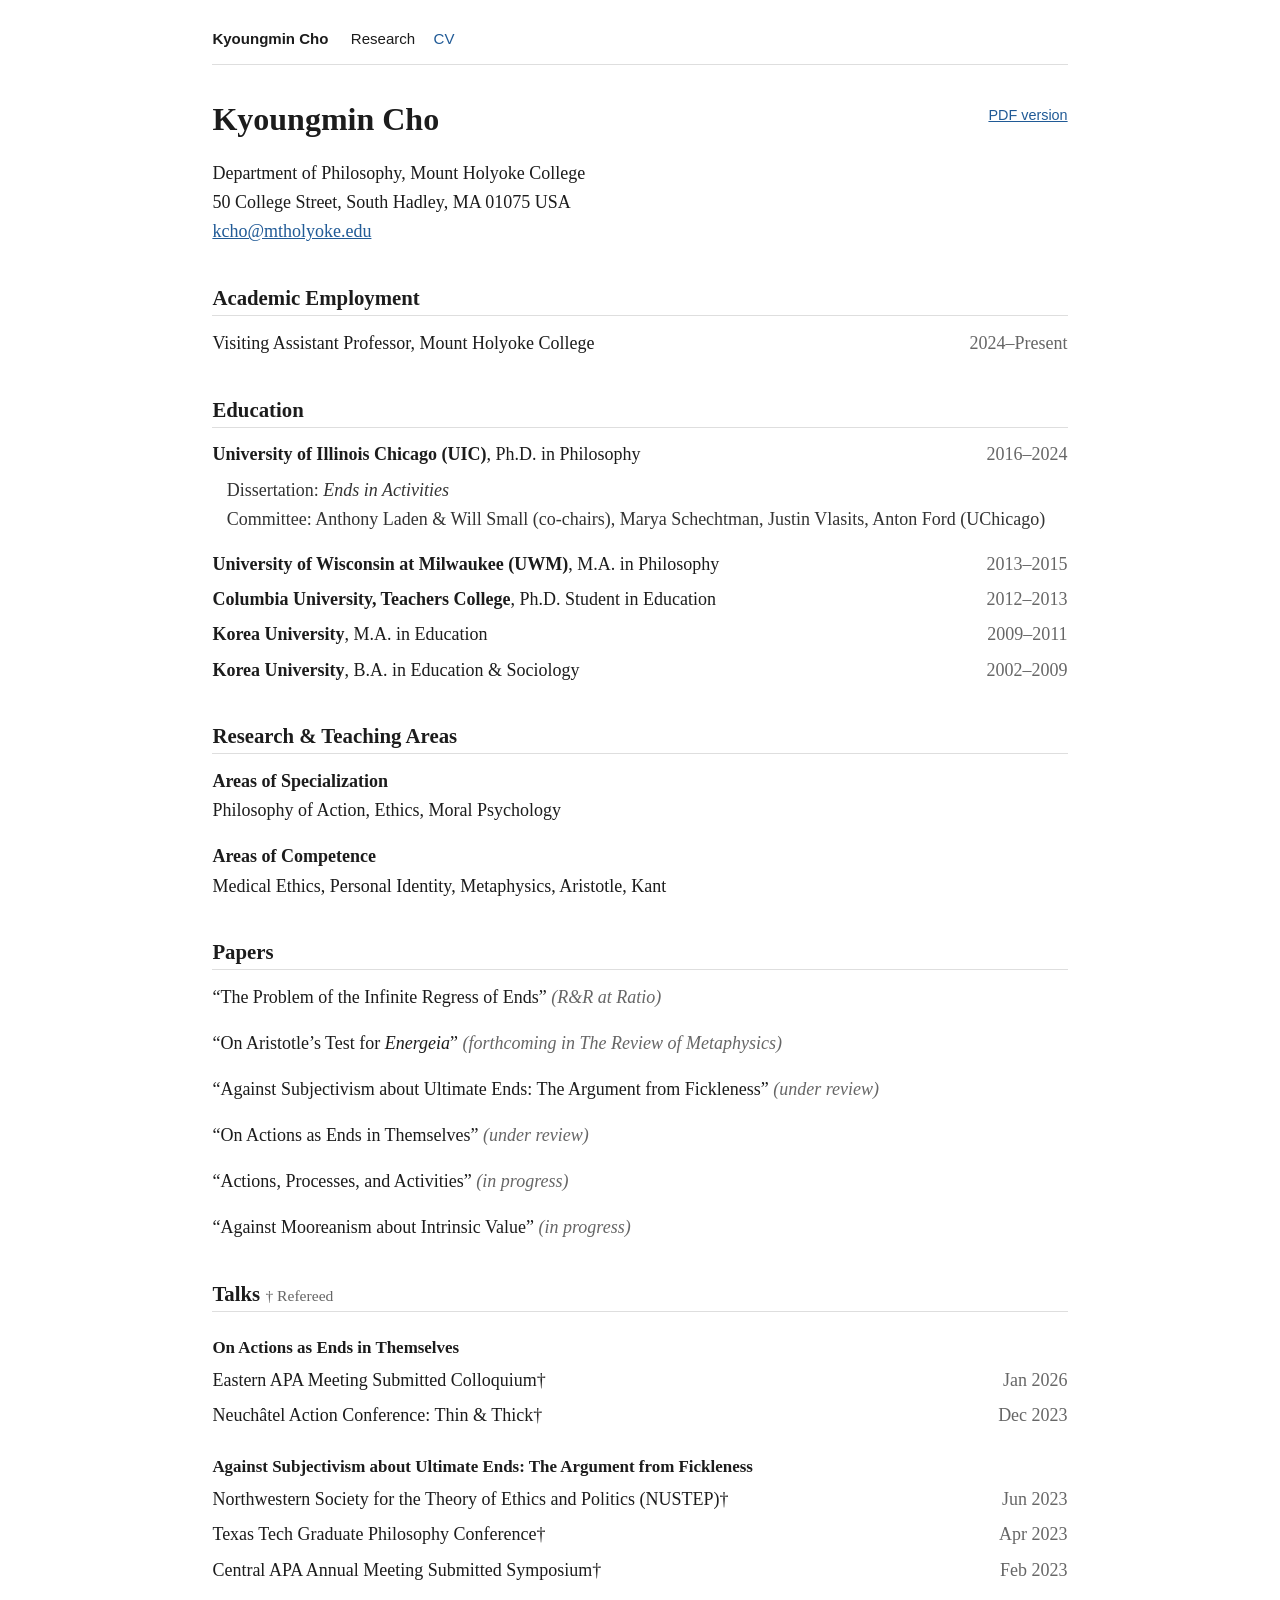
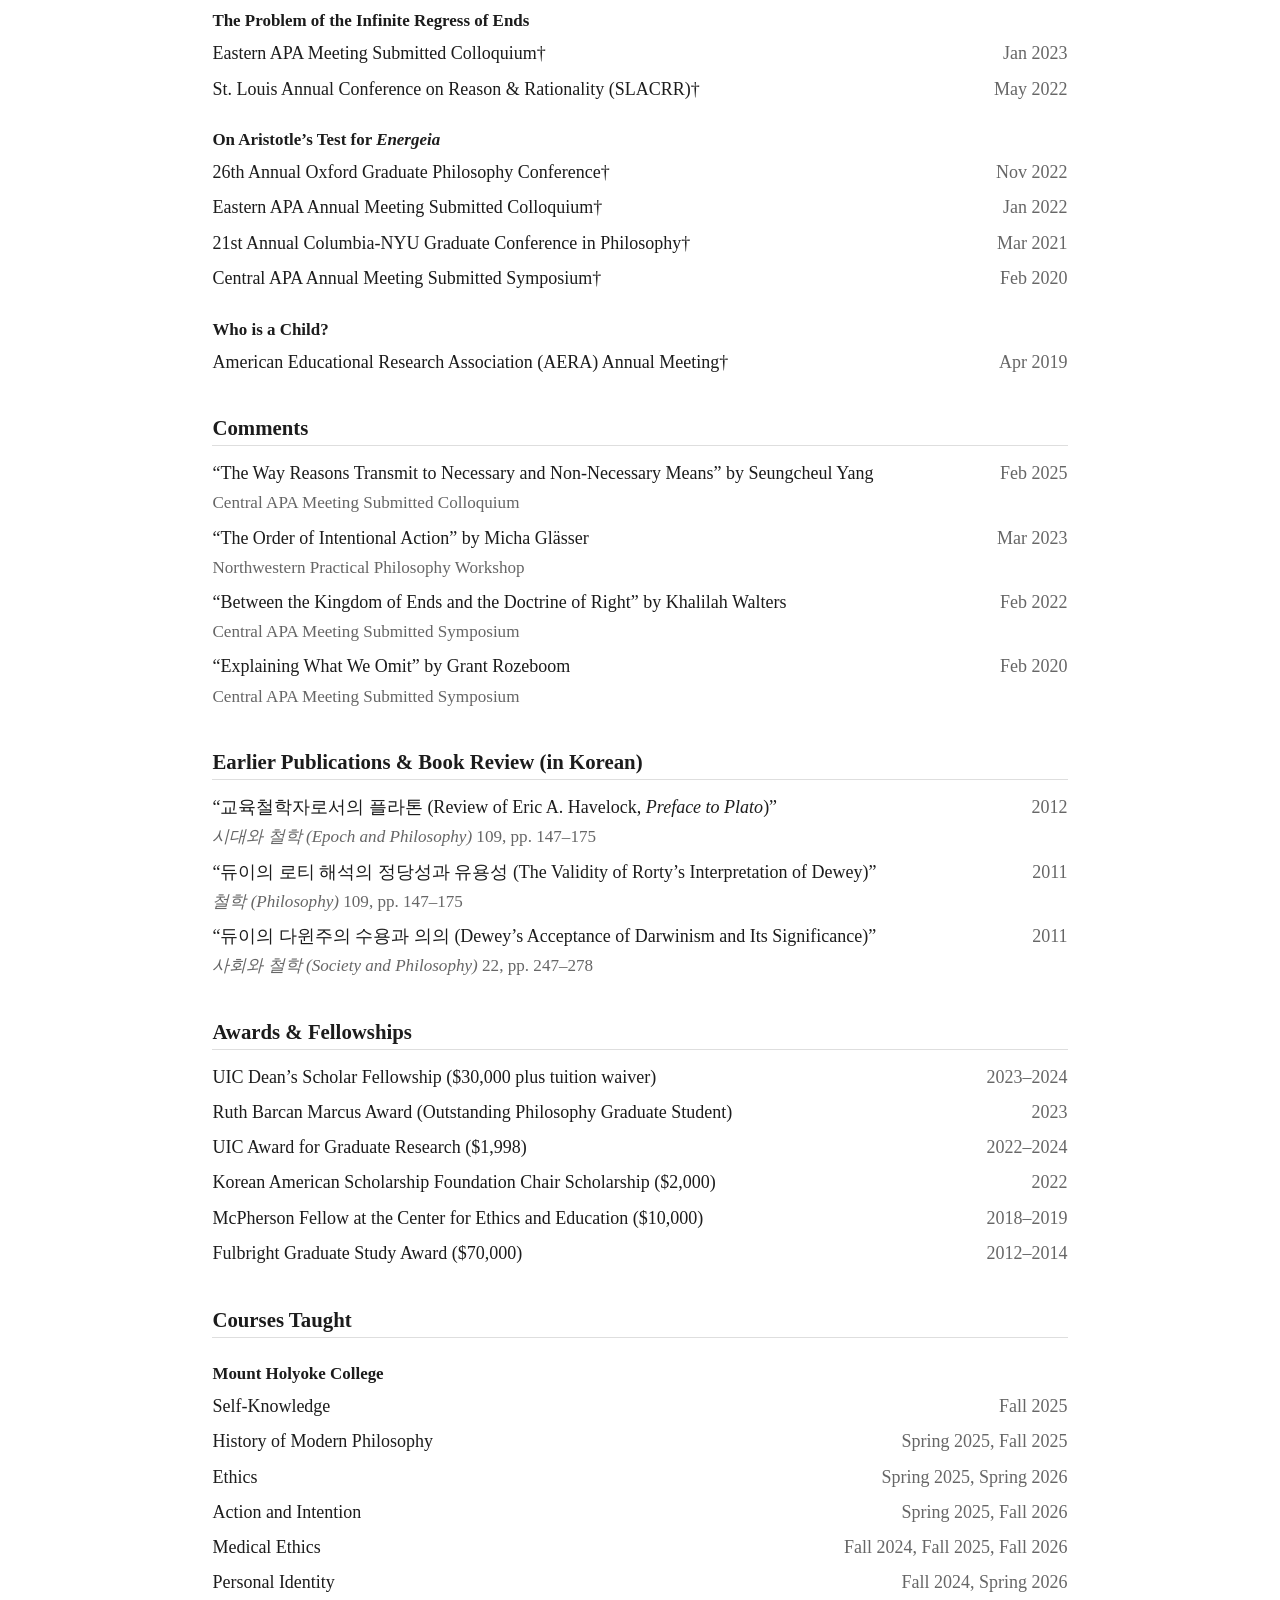
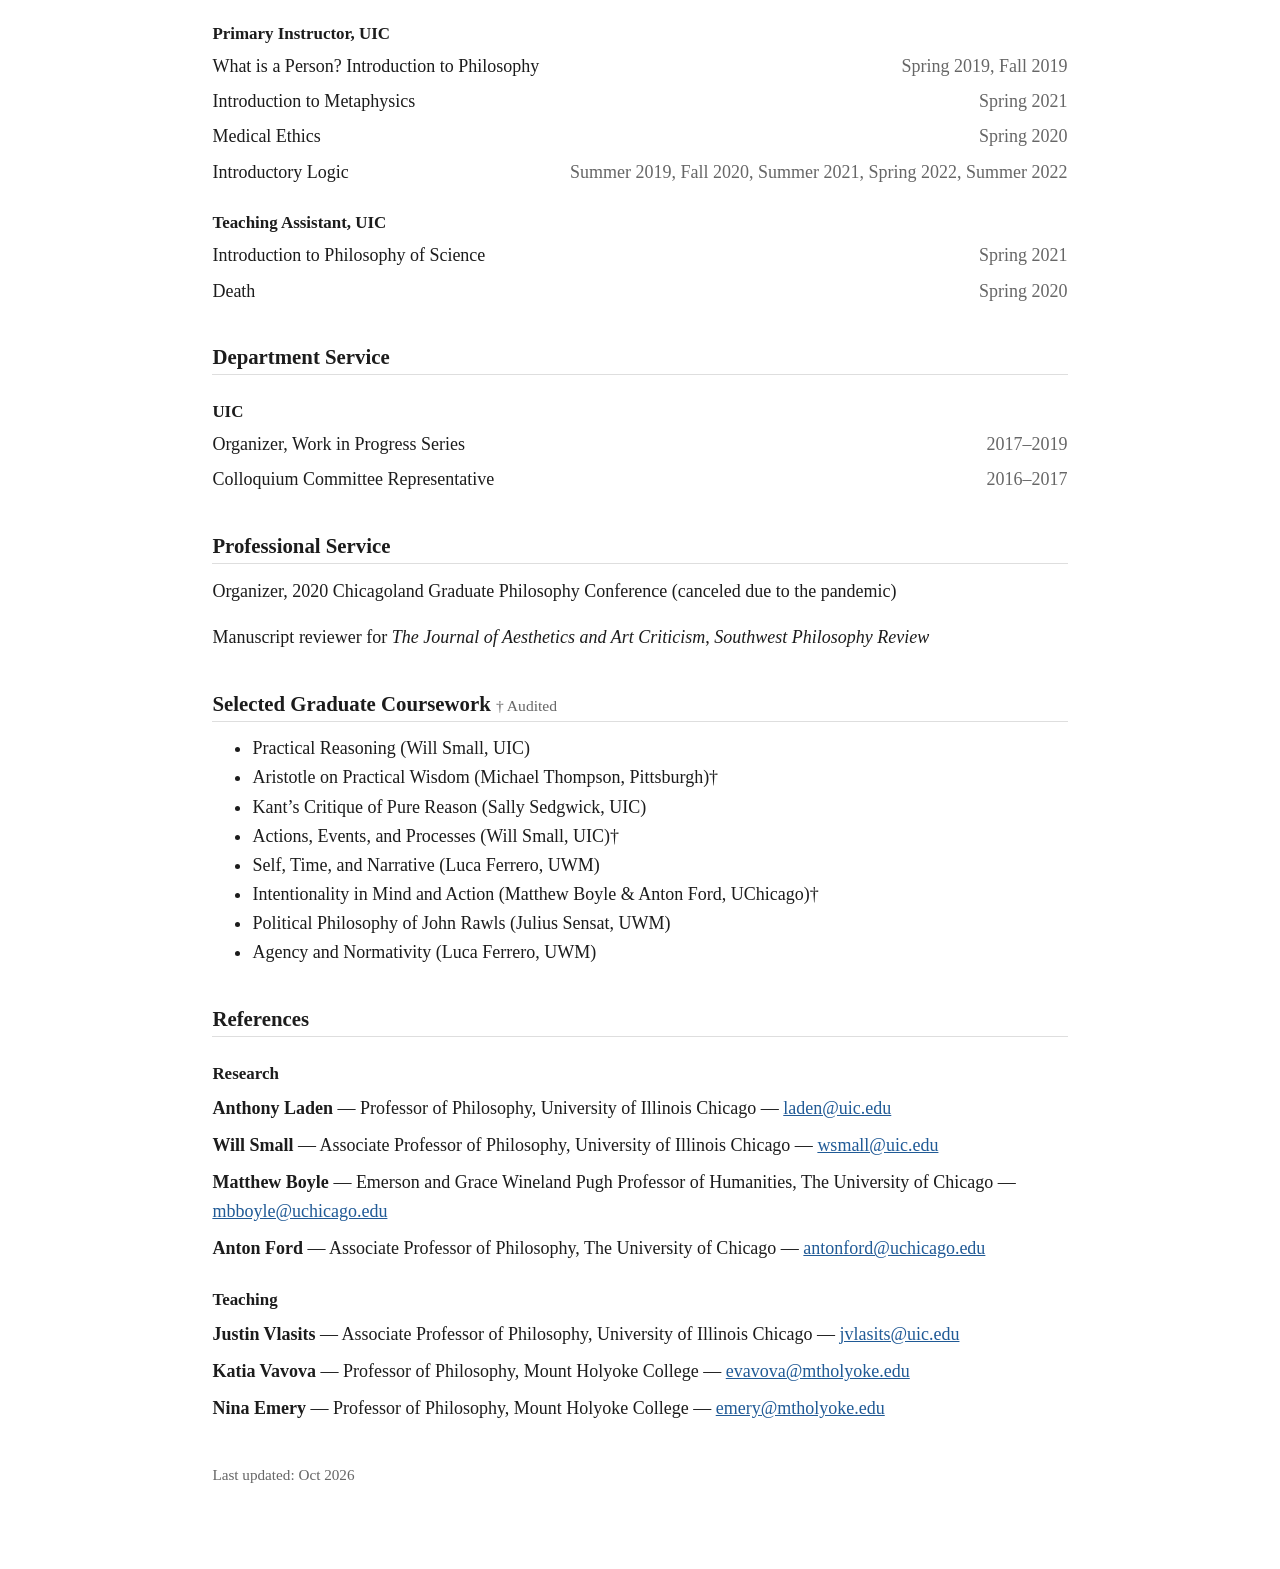
==== cv.html @ a2b3aa3a "Update cv.html" ====
<!doctype html>
<html lang="en">
<head>
  <meta charset="utf-8">
  <meta name="viewport" content="width=device-width, initial-scale=1">
  <meta name="description" content="Curriculum vitae of Kyoungmin Cho, Visiting Assistant Professor of Philosophy at Mount Holyoke College.">
  <title>CV | Kyoungmin Cho</title>
  <link rel="canonical" href="https://kyoungmincho.github.io/cv.html">
  <meta property="og:title" content="CV | Kyoungmin Cho">
  <meta property="og:description" content="Curriculum vitae of Kyoungmin Cho, Visiting Assistant Professor of Philosophy at Mount Holyoke College.">
  <meta property="og:type" content="website">
  <meta property="og:url" content="https://kyoungmincho.github.io/cv.html">
  <link rel="stylesheet" href="style.css">
</head>
<body class="narrow-page">
  <nav class="site" aria-label="Primary">
    <a class="home" href="index.html">Kyoungmin Cho</a>
    <a href="research.html">Research</a>
    <a href="cv.html" aria-current="page">CV</a>
  </nav>

  <main class="cv-page">
    <p class="cv-download"><a href="Kyoungmin_Cho_CV.pdf">PDF version</a></p>

    <h1>Kyoungmin Cho</h1>
    <p class="cv-meta">Department of Philosophy, Mount Holyoke College<br>
    50 College Street, South Hadley, MA 01075 USA<br>
    <a href="mailto:kcho@mtholyoke.edu">kcho@mtholyoke.edu</a></p>

    <h2>Academic Employment</h2>
    <div class="cv-entry"><span>Visiting Assistant Professor, Mount Holyoke College</span><span class="cv-date">2024–Present</span></div>

    <h2>Education</h2>
    <div class="cv-entry"><span><strong>University of Illinois Chicago (UIC)</strong>, Ph.D. in Philosophy</span><span class="cv-date">2016–2024</span></div>
    <p class="cv-detail">Dissertation: <em>Ends in Activities</em><br>
    Committee: Anthony Laden &amp; Will Small (co-chairs), Marya Schechtman, Justin Vlasits, Anton Ford (UChicago)</p>

    <div class="cv-entry"><span><strong>University of Wisconsin at Milwaukee (UWM)</strong>, M.A. in Philosophy</span><span class="cv-date">2013–2015</span></div>
    <div class="cv-entry"><span><strong>Columbia University, Teachers College</strong>, Ph.D. Student in Education</span><span class="cv-date">2012–2013</span></div>
    <div class="cv-entry"><span><strong>Korea University</strong>, M.A. in Education</span><span class="cv-date">2009–2011</span></div>
    <div class="cv-entry"><span><strong>Korea University</strong>, B.A. in Education &amp; Sociology</span><span class="cv-date">2002–2009</span></div>

    <h2>Research &amp; Teaching Areas</h2>
    <p><strong>Areas of Specialization</strong><br>
    Philosophy of Action, Ethics, Moral Psychology</p>
    <p><strong>Areas of Competence</strong><br>
    Medical Ethics, Personal Identity, Metaphysics, Aristotle, Kant</p>

    <h2>Papers</h2>
    <p>“The Problem of the Infinite Regress of Ends” <span class="status">(R&amp;R at <em>Ratio</em>)</span></p>
    <p>“On Aristotle’s Test for <em>Energeia</em>” <span class="status">(forthcoming in <em>The Review of Metaphysics</em>)</span></p>
    <p>“Against Subjectivism about Ultimate Ends: The Argument from Fickleness” <span class="status">(under review)</span></p>
    <p>“On Actions as Ends in Themselves” <span class="status">(under review)</span></p>
    <p>“Actions, Processes, and Activities” <span class="status">(in progress)</span></p>
    <p>“Against Mooreanism about Intrinsic Value” <span class="status">(in progress)</span></p>

    <h2>Talks <span class="cv-dagger">† Refereed</span></h2>

    <h3>On Actions as Ends in Themselves</h3>
    <div class="cv-entry"><span>Eastern APA Meeting Submitted Colloquium†</span><span class="cv-date">Jan 2026</span></div>
    <div class="cv-entry"><span>Neuchâtel Action Conference: Thin &amp; Thick†</span><span class="cv-date">Dec 2023</span></div>

    <h3>Against Subjectivism about Ultimate Ends: The Argument from Fickleness</h3>
    <div class="cv-entry"><span>Northwestern Society for the Theory of Ethics and Politics (NUSTEP)†</span><span class="cv-date">Jun 2023</span></div>
    <div class="cv-entry"><span>Texas Tech Graduate Philosophy Conference†</span><span class="cv-date">Apr 2023</span></div>
    <div class="cv-entry"><span>Central APA Annual Meeting Submitted Symposium†</span><span class="cv-date">Feb 2023</span></div>

    <h3>The Problem of the Infinite Regress of Ends</h3>
    <div class="cv-entry"><span>Eastern APA Meeting Submitted Colloquium†</span><span class="cv-date">Jan 2023</span></div>
    <div class="cv-entry"><span>St. Louis Annual Conference on Reason &amp; Rationality (SLACRR)†</span><span class="cv-date">May 2022</span></div>

    <h3>On Aristotle’s Test for <em>Energeia</em></h3>
    <div class="cv-entry"><span>26th Annual Oxford Graduate Philosophy Conference†</span><span class="cv-date">Nov 2022</span></div>
    <div class="cv-entry"><span>Eastern APA Annual Meeting Submitted Colloquium†</span><span class="cv-date">Jan 2022</span></div>
    <div class="cv-entry"><span>21st Annual Columbia-NYU Graduate Conference in Philosophy†</span><span class="cv-date">Mar 2021</span></div>
    <div class="cv-entry"><span>Central APA Annual Meeting Submitted Symposium†</span><span class="cv-date">Feb 2020</span></div>

    <h3>Who is a Child?</h3>
    <div class="cv-entry"><span>American Educational Research Association (AERA) Annual Meeting†</span><span class="cv-date">Apr 2019</span></div>

    <h2>Comments</h2>
    <div class="cv-entry"><span>“The Way Reasons Transmit to Necessary and Non-Necessary Means” by Seungcheul Yang<br><span class="cv-detail-inline">Central APA Meeting Submitted Colloquium</span></span><span class="cv-date">Feb 2025</span></div>
    <div class="cv-entry"><span>“The Order of Intentional Action” by Micha Glässer<br><span class="cv-detail-inline">Northwestern Practical Philosophy Workshop</span></span><span class="cv-date">Mar 2023</span></div>
    <div class="cv-entry"><span>“Between the Kingdom of Ends and the Doctrine of Right” by Khalilah Walters<br><span class="cv-detail-inline">Central APA Meeting Submitted Symposium</span></span><span class="cv-date">Feb 2022</span></div>
    <div class="cv-entry"><span>“Explaining What We Omit” by Grant Rozeboom<br><span class="cv-detail-inline">Central APA Meeting Submitted Symposium</span></span><span class="cv-date">Feb 2020</span></div>

    <h2>Earlier Publications &amp; Book Review (in Korean)</h2>
    <div class="cv-entry"><span>“교육철학자로서의 플라톤 (Review of Eric A. Havelock, <em>Preface to Plato</em>)”<br><span class="cv-detail-inline"><em>시대와 철학 (Epoch and Philosophy)</em> 109, pp. 147–175</span></span><span class="cv-date">2012</span></div>
    <div class="cv-entry"><span>“듀이의 로티 해석의 정당성과 유용성 (The Validity of Rorty’s Interpretation of Dewey)”<br><span class="cv-detail-inline"><em>철학 (Philosophy)</em> 109, pp. 147–175</span></span><span class="cv-date">2011</span></div>
    <div class="cv-entry"><span>“듀이의 다윈주의 수용과 의의 (Dewey’s Acceptance of Darwinism and Its Significance)”<br><span class="cv-detail-inline"><em>사회와 철학 (Society and Philosophy)</em> 22, pp. 247–278</span></span><span class="cv-date">2011</span></div>

    <h2>Awards &amp; Fellowships</h2>
    <div class="cv-entry"><span>UIC Dean’s Scholar Fellowship ($30,000 plus tuition waiver)</span><span class="cv-date">2023–2024</span></div>
    <div class="cv-entry"><span>Ruth Barcan Marcus Award (Outstanding Philosophy Graduate Student)</span><span class="cv-date">2023</span></div>
    <div class="cv-entry"><span>UIC Award for Graduate Research ($1,998)</span><span class="cv-date">2022–2024</span></div>
    <div class="cv-entry"><span>Korean American Scholarship Foundation Chair Scholarship ($2,000)</span><span class="cv-date">2022</span></div>
    <div class="cv-entry"><span>McPherson Fellow at the Center for Ethics and Education ($10,000)</span><span class="cv-date">2018–2019</span></div>
    <div class="cv-entry"><span>Fulbright Graduate Study Award ($70,000)</span><span class="cv-date">2012–2014</span></div>

    <h2>Courses Taught</h2>
    <h3>Mount Holyoke College</h3>
    <div class="cv-entry"><span>Self-Knowledge</span><span class="cv-date">Fall 2025</span></div>
    <div class="cv-entry"><span>History of Modern Philosophy</span><span class="cv-date">Spring 2025, Fall 2025</span></div>
    <div class="cv-entry"><span>Ethics</span><span class="cv-date">Spring 2025, Spring 2026</span></div>
    <div class="cv-entry"><span>Action and Intention</span><span class="cv-date">Spring 2025, Fall 2026</span></div>
    <div class="cv-entry"><span>Medical Ethics</span><span class="cv-date">Fall 2024, Fall 2025, Fall 2026</span></div>
    <div class="cv-entry"><span>Personal Identity</span><span class="cv-date">Fall 2024, Spring 2026</span></div>

    <h3>Primary Instructor, UIC</h3>
    <div class="cv-entry"><span>What is a Person? Introduction to Philosophy</span><span class="cv-date">Spring 2019, Fall 2019</span></div>
    <div class="cv-entry"><span>Introduction to Metaphysics</span><span class="cv-date">Spring 2021</span></div>
    <div class="cv-entry"><span>Medical Ethics</span><span class="cv-date">Spring 2020</span></div>
    <div class="cv-entry"><span>Introductory Logic</span><span class="cv-date">Summer 2019, Fall 2020, Summer 2021, Spring 2022, Summer 2022</span></div>

    <h3>Teaching Assistant, UIC</h3>
    <div class="cv-entry"><span>Introduction to Philosophy of Science</span><span class="cv-date">Spring 2021</span></div>
    <div class="cv-entry"><span>Death</span><span class="cv-date">Spring 2020</span></div>

    <h2>Department Service</h2>
    <h3>UIC</h3>
    <div class="cv-entry"><span>Organizer, Work in Progress Series</span><span class="cv-date">2017–2019</span></div>
    <div class="cv-entry"><span>Colloquium Committee Representative</span><span class="cv-date">2016–2017</span></div>

    <h2>Professional Service</h2>
    <p>Organizer, 2020 Chicagoland Graduate Philosophy Conference (canceled due to the pandemic)</p>
    <p>Manuscript reviewer for <em>The Journal of Aesthetics and Art Criticism</em>, <em>Southwest Philosophy Review</em></p>

    <h2>Selected Graduate Coursework <span class="cv-dagger">† Audited</span></h2>
    <ul class="cv-coursework">
      <li>Practical Reasoning (Will Small, UIC)</li>
      <li>Aristotle on Practical Wisdom (Michael Thompson, Pittsburgh)†</li>
      <li>Kant’s Critique of Pure Reason (Sally Sedgwick, UIC)</li>
      <li>Actions, Events, and Processes (Will Small, UIC)†</li>
      <li>Self, Time, and Narrative (Luca Ferrero, UWM)</li>
      <li>Intentionality in Mind and Action (Matthew Boyle &amp; Anton Ford, UChicago)†</li>
      <li>Political Philosophy of John Rawls (Julius Sensat, UWM)</li>
      <li>Agency and Normativity (Luca Ferrero, UWM)</li>
    </ul>

    <h2>References</h2>
    <h3>Research</h3>
    <div class="cv-reference"><strong>Anthony Laden</strong> — Professor of Philosophy, University of Illinois Chicago — <a href="mailto:laden@uic.edu">laden@uic.edu</a></div>
    <div class="cv-reference"><strong>Will Small</strong> — Associate Professor of Philosophy, University of Illinois Chicago — <a href="mailto:wsmall@uic.edu">wsmall@uic.edu</a></div>
    <div class="cv-reference"><strong>Matthew Boyle</strong> — Emerson and Grace Wineland Pugh Professor of Humanities, The University of Chicago — <a href="mailto:mbboyle@uchicago.edu">mbboyle@uchicago.edu</a></div>
    <div class="cv-reference"><strong>Anton Ford</strong> — Associate Professor of Philosophy, The University of Chicago — <a href="mailto:antonford@uchicago.edu">antonford@uchicago.edu</a></div>

    <h3>Teaching</h3>
    <div class="cv-reference"><strong>Justin Vlasits</strong> — Associate Professor of Philosophy, University of Illinois Chicago — <a href="mailto:jvlasits@uic.edu">jvlasits@uic.edu</a></div>
    <div class="cv-reference"><strong>Katia Vavova</strong> — Professor of Philosophy, Mount Holyoke College — <a href="mailto:evavova@mtholyoke.edu">evavova@mtholyoke.edu</a></div>
    <div class="cv-reference"><strong>Nina Emery</strong> — Professor of Philosophy, Mount Holyoke College — <a href="mailto:emery@mtholyoke.edu">emery@mtholyoke.edu</a></div>

    <p class="note cv-updated">Last updated: Oct 2026</p>
  </main>
</body>
</html>
---- style.css ----
:root {
  --ink: #1c1c1c;
  --muted: #666;
  --link: #205a96;
  --rule: #dedede;
}

* { box-sizing: border-box; }

html { scroll-behavior: smooth; }

body {
  margin: 0 auto;
  max-width: 900px;
  padding: 1.7rem 1.4rem 4rem;
  color: var(--ink);
  background: #fff;
  font-family: Georgia, "Iowan Old Style", "Palatino Linotype", Palatino, serif;
  font-size: 18px;
  line-height: 1.62;
  -webkit-text-size-adjust: 100%;
}

nav.site {
  display: flex;
  flex-wrap: wrap;
  align-items: baseline;
  gap: 1.15rem;
  padding-bottom: .8rem;
  margin-bottom: 2.25rem;
  border-bottom: 1px solid var(--rule);
  font-family: -apple-system, BlinkMacSystemFont, "Segoe UI", Helvetica, Arial, sans-serif;
  font-size: .94rem;
}

nav.site a {
  color: var(--ink);
  text-decoration: none;
}

nav.site a:hover,
nav.site a[aria-current="page"] {
  color: var(--link);
}

nav.site .home {
  font-weight: 650;
  margin-right: .25rem;
}

h1 {
  margin: 0 0 1.3rem;
  font-size: 2rem;
  line-height: 1.15;
  font-weight: 600;
}

h2 {
  margin: 2.35rem 0 .8rem;
  padding-bottom: .25rem;
  border-bottom: 1px solid var(--rule);
  font-size: 1.3rem;
  line-height: 1.3;
}

h3 {
  margin: 1.6rem 0 .25rem;
  font-size: 1.06rem;
  line-height: 1.35;
}

p { margin: 0 0 1.05rem; }

a { color: var(--link); }

.home-layout {
  display: grid;
  grid-template-columns: minmax(0, 1fr) 280px;
  gap: 2.35rem;
  align-items: start;
}

.portrait {
  margin: .15rem 0 0;
}

.portrait img {
  display: block;
  width: 100%;
  height: auto;
}

.small-links {
  margin-top: 1.5rem;
  padding-left: 1.15rem;
}

.small-links li { margin: .25rem 0; }

.paper {
  margin: 0 0 1.55rem;
}

.paper-title {
  font-weight: 700;
}

.status {
  color: var(--muted);
  font-style: italic;
}

.note {
  color: var(--muted);
  font-size: .95rem;
}

footer {
  margin-top: 3rem;
  padding-top: 1rem;
  border-top: 1px solid var(--rule);
  color: var(--muted);
  font-size: .9rem;
}

@media (max-width: 640px) {
  body {
    padding: 1.25rem 1rem 3rem;
    font-size: 17px;
  }

  nav.site {
    gap: .85rem;
    margin-bottom: 1.7rem;
  }

  .home-layout {
    grid-template-columns: 1fr;
    gap: .8rem;
  }

  .portrait {
    width: min(210px, 58vw);
    margin: .2rem 0 1rem;
  }

  h1 { font-size: 1.75rem; }
}


.narrow-page {
  max-width: 900px;
}


.cv-page .cv-download {
  float: right;
  margin: .15rem 0 1rem 1rem;
  font-family: -apple-system, BlinkMacSystemFont, "Segoe UI", Helvetica, Arial, sans-serif;
  font-size: .9rem;
}

.cv-page .cv-meta {
  margin-bottom: 2rem;
}

.cv-entry {
  display: grid;
  grid-template-columns: minmax(0, 1fr) auto;
  gap: 1.25rem;
  align-items: baseline;
  margin: .38rem 0;
}

.cv-date {
  color: var(--muted);
  white-space: nowrap;
  text-align: right;
}

.cv-detail {
  margin: .25rem 0 1rem;
  padding-left: .9rem;
  color: #333;
}

.cv-detail-inline {
  color: var(--muted);
  font-size: .95em;
}

.cv-dagger {
  color: var(--muted);
  font-size: .75em;
  font-weight: 400;
}

.cv-coursework {
  margin-top: .5rem;
}

.cv-reference {
  margin: .5rem 0;
}

.cv-updated {
  margin-top: 2.5rem;
}

@media (max-width: 600px) {
  .cv-page .cv-download {
    float: none;
    margin: 0 0 1rem;
  }

  .cv-entry {
    grid-template-columns: 1fr;
    gap: 0;
    margin: .65rem 0;
  }

  .cv-date {
    text-align: left;
    font-size: .92em;
  }
}
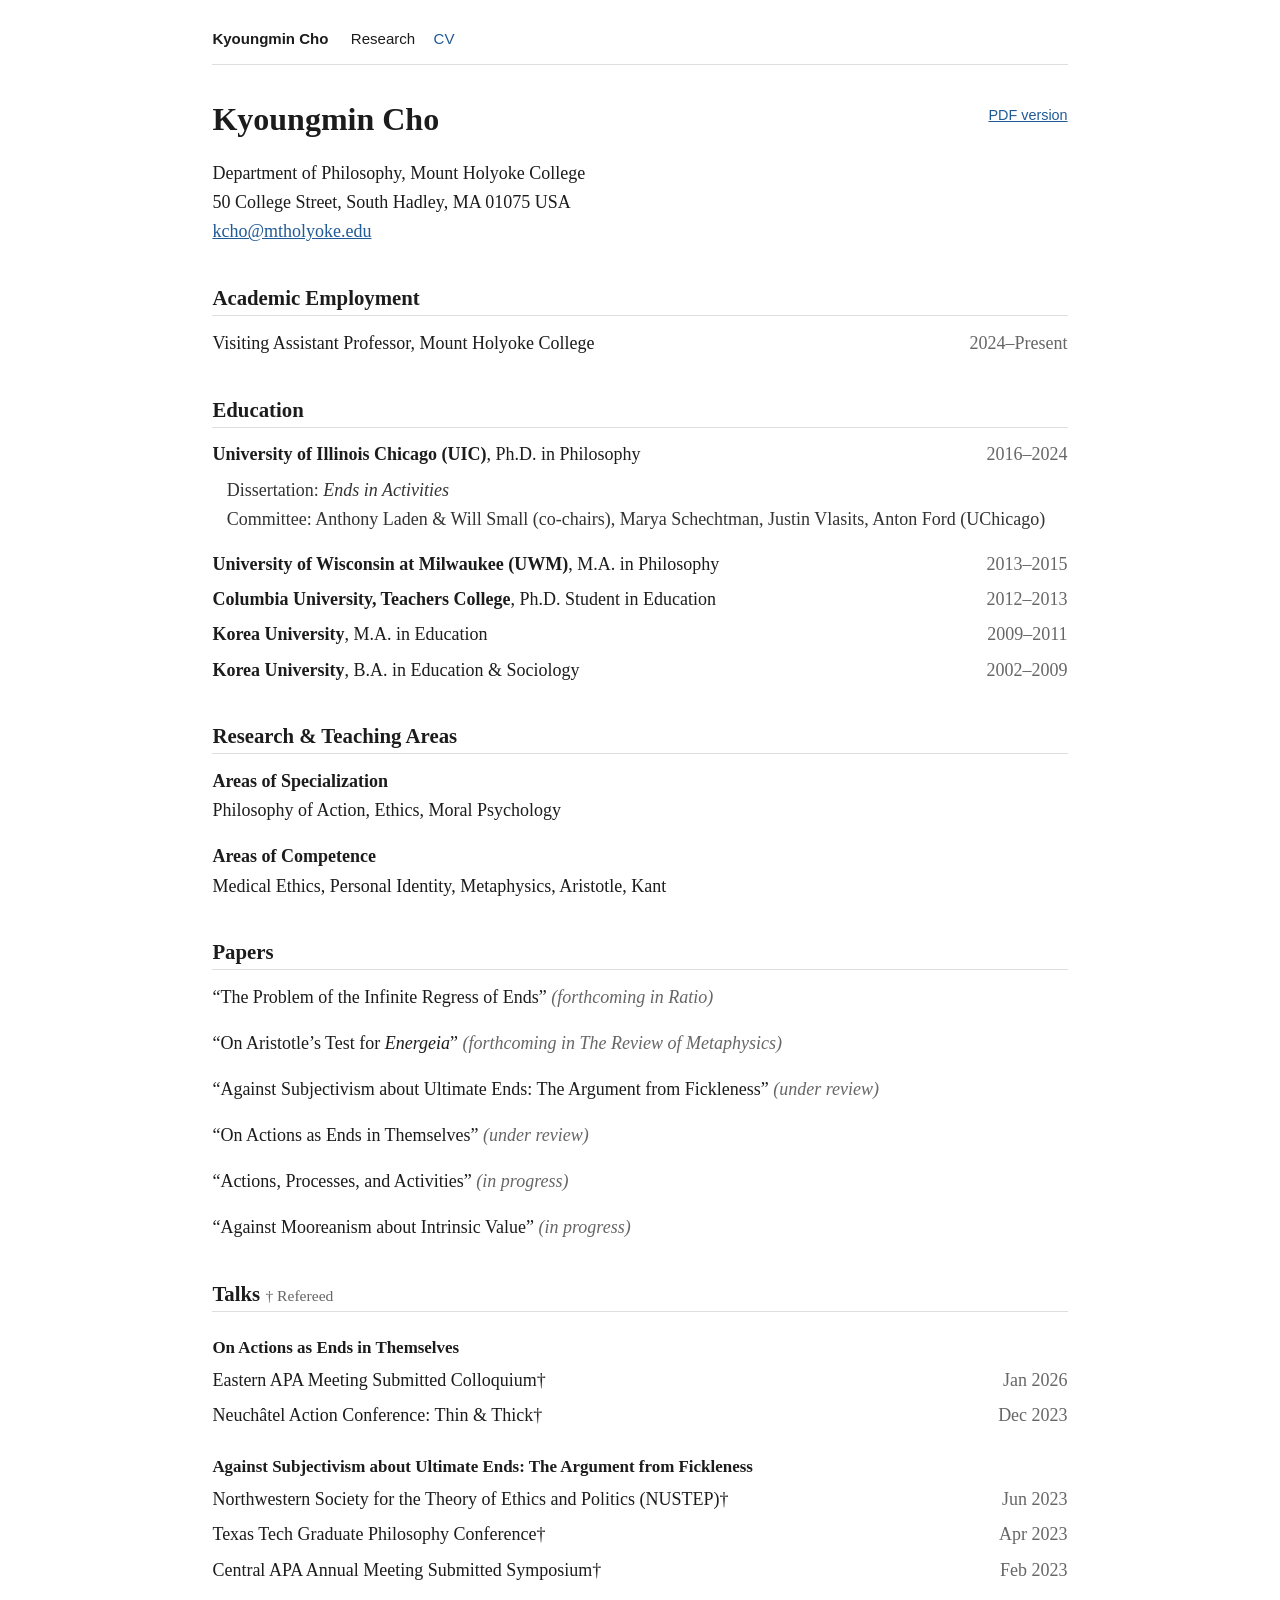
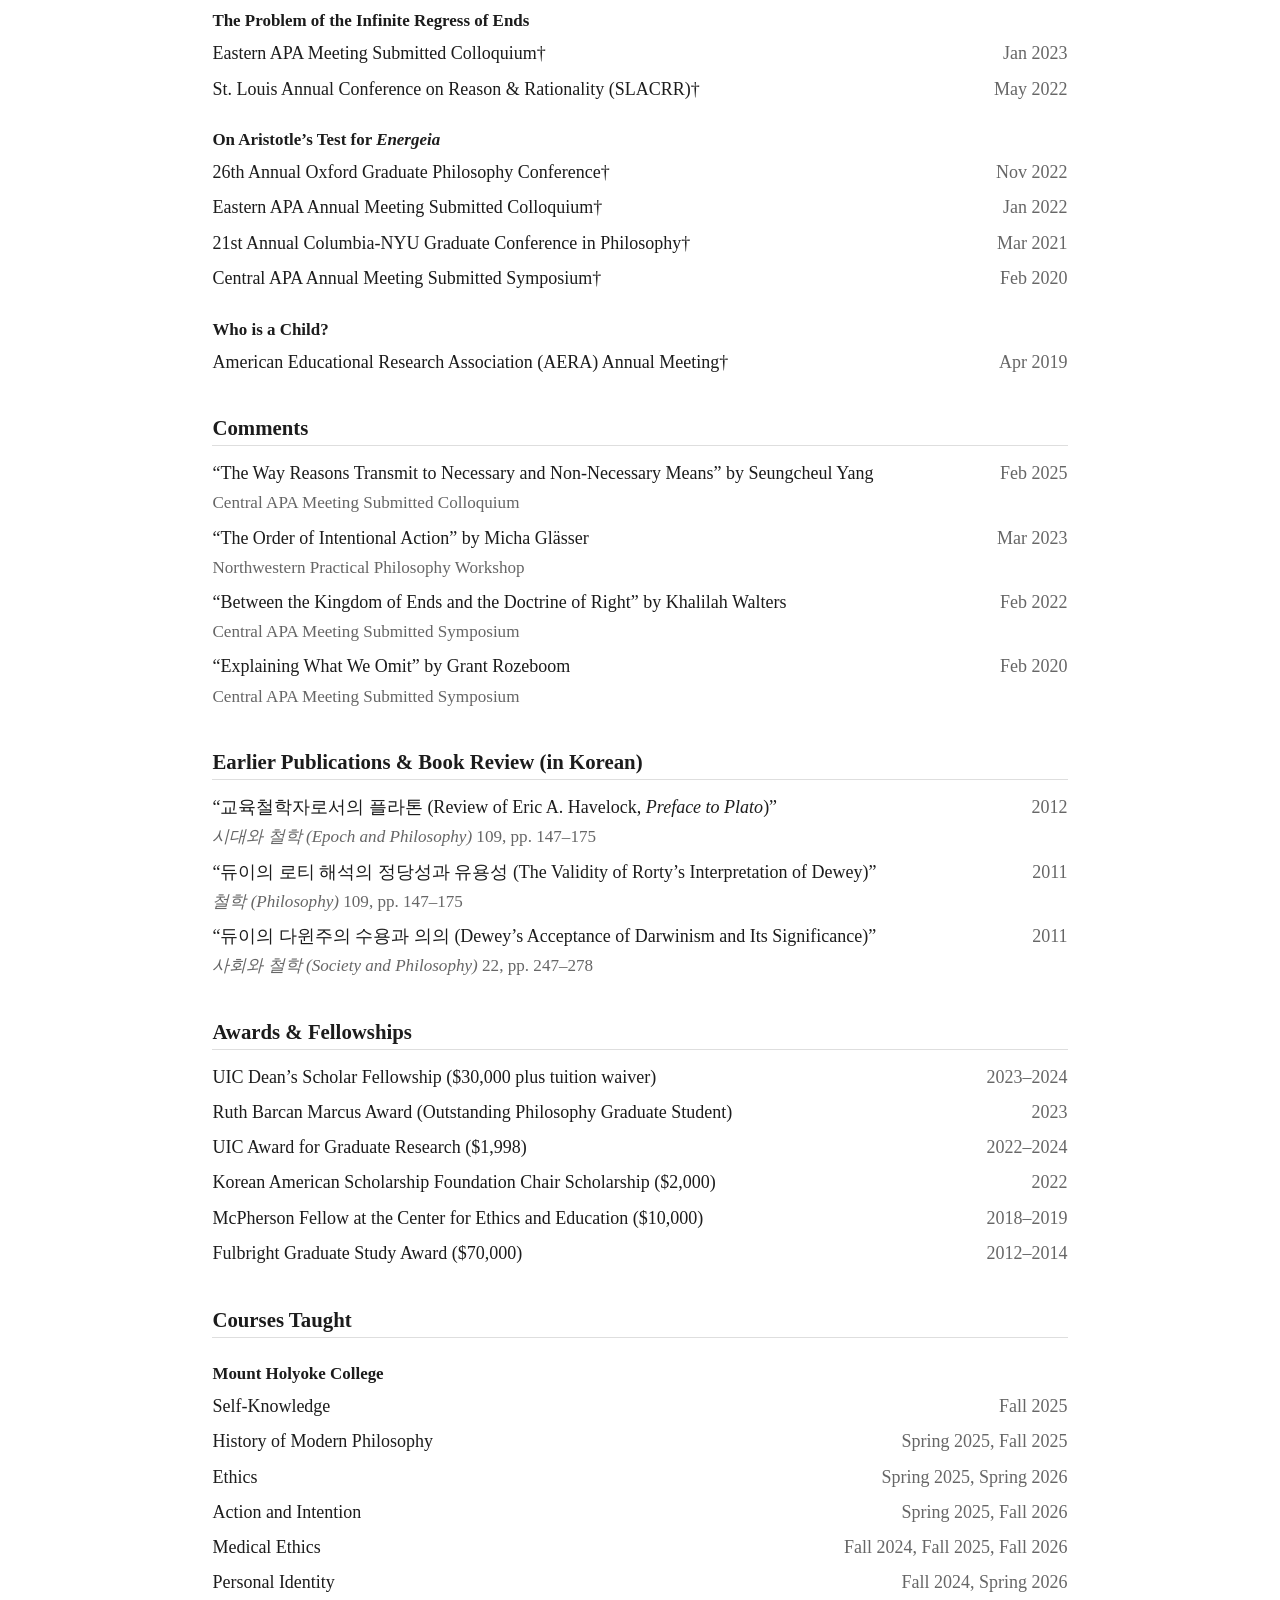
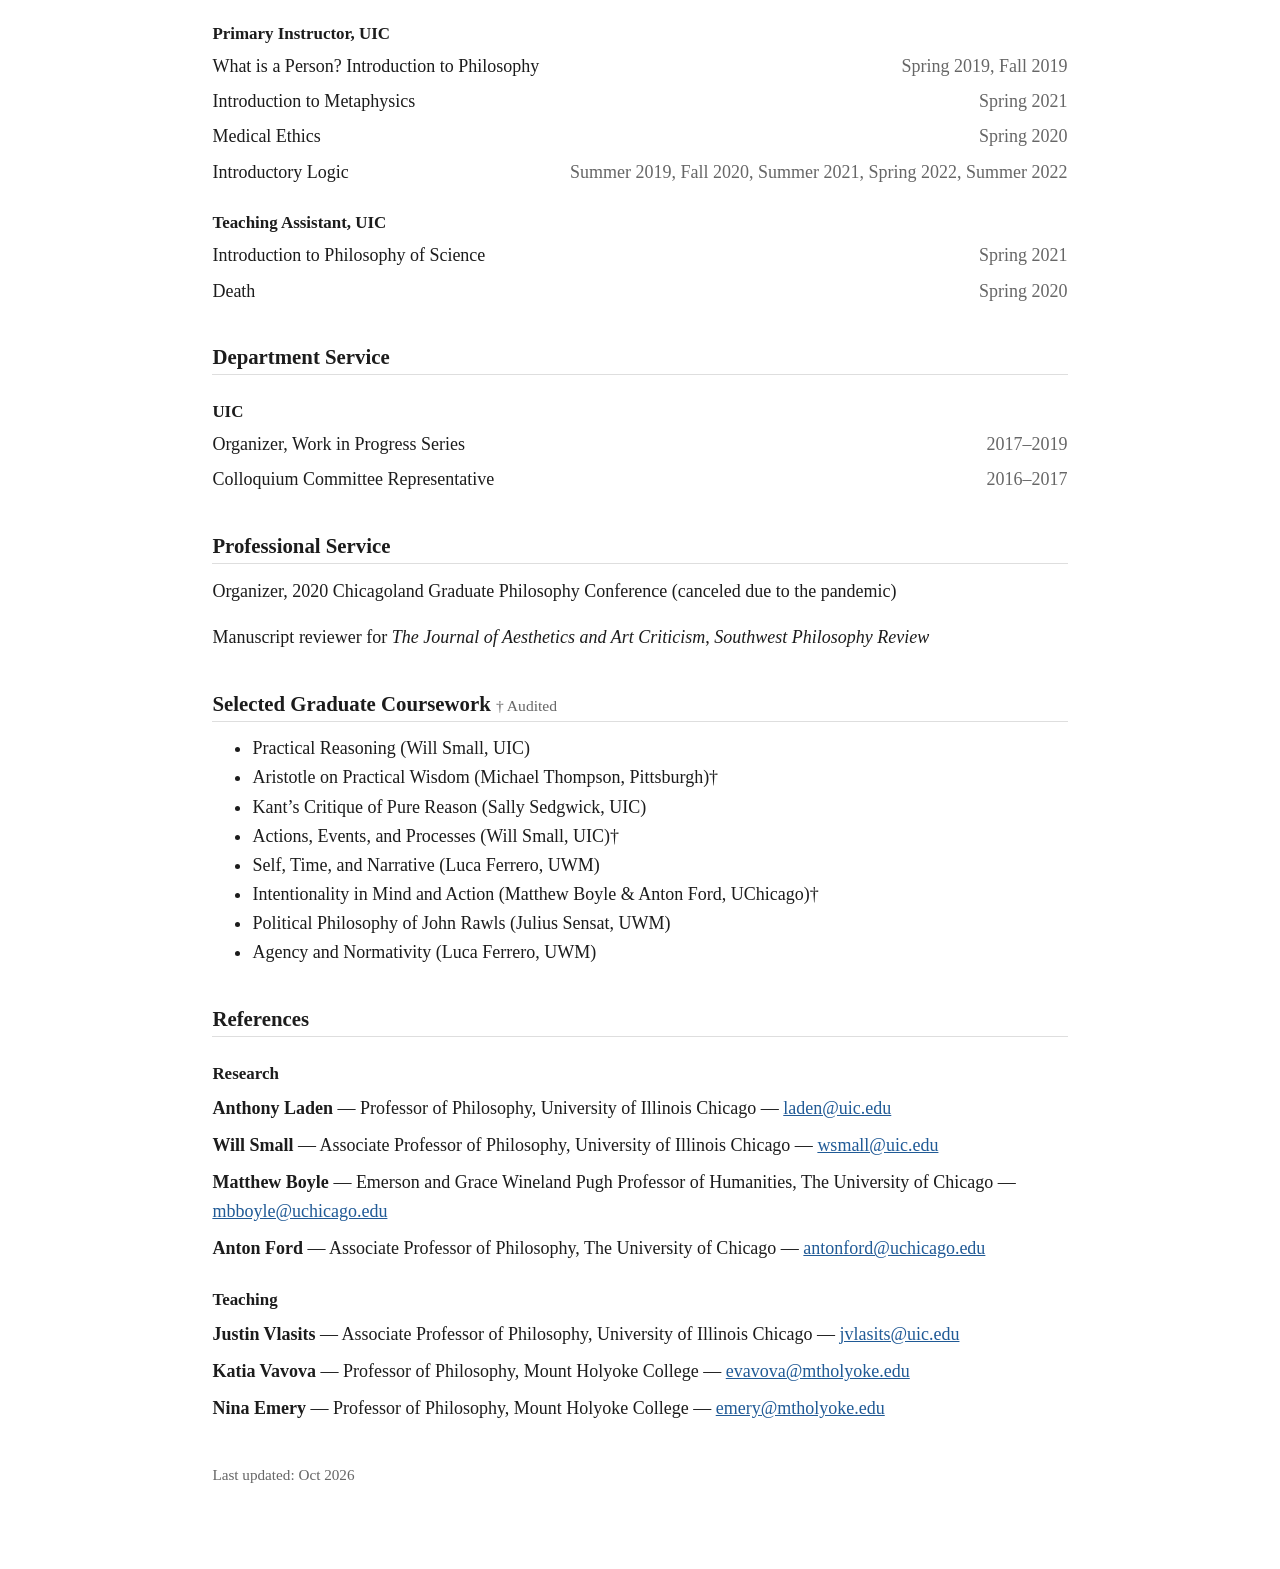
==== commit 521d1f11: "Update paper status from R&R to forthcoming" ====
--- a/cv.html
+++ b/cv.html
@@ -47,7 +47,7 @@
     Medical Ethics, Personal Identity, Metaphysics, Aristotle, Kant</p>
 
     <h2>Papers</h2>
-    <p>“The Problem of the Infinite Regress of Ends” <span class="status">(R&amp;R at <em>Ratio</em>)</span></p>
+    <p>“The Problem of the Infinite Regress of Ends” <span class="status">(forthcoming in <em>Ratio</em>)</span></p>
     <p>“On Aristotle’s Test for <em>Energeia</em>” <span class="status">(forthcoming in <em>The Review of Metaphysics</em>)</span></p>
     <p>“Against Subjectivism about Ultimate Ends: The Argument from Fickleness” <span class="status">(under review)</span></p>
     <p>“On Actions as Ends in Themselves” <span class="status">(under review)</span></p>
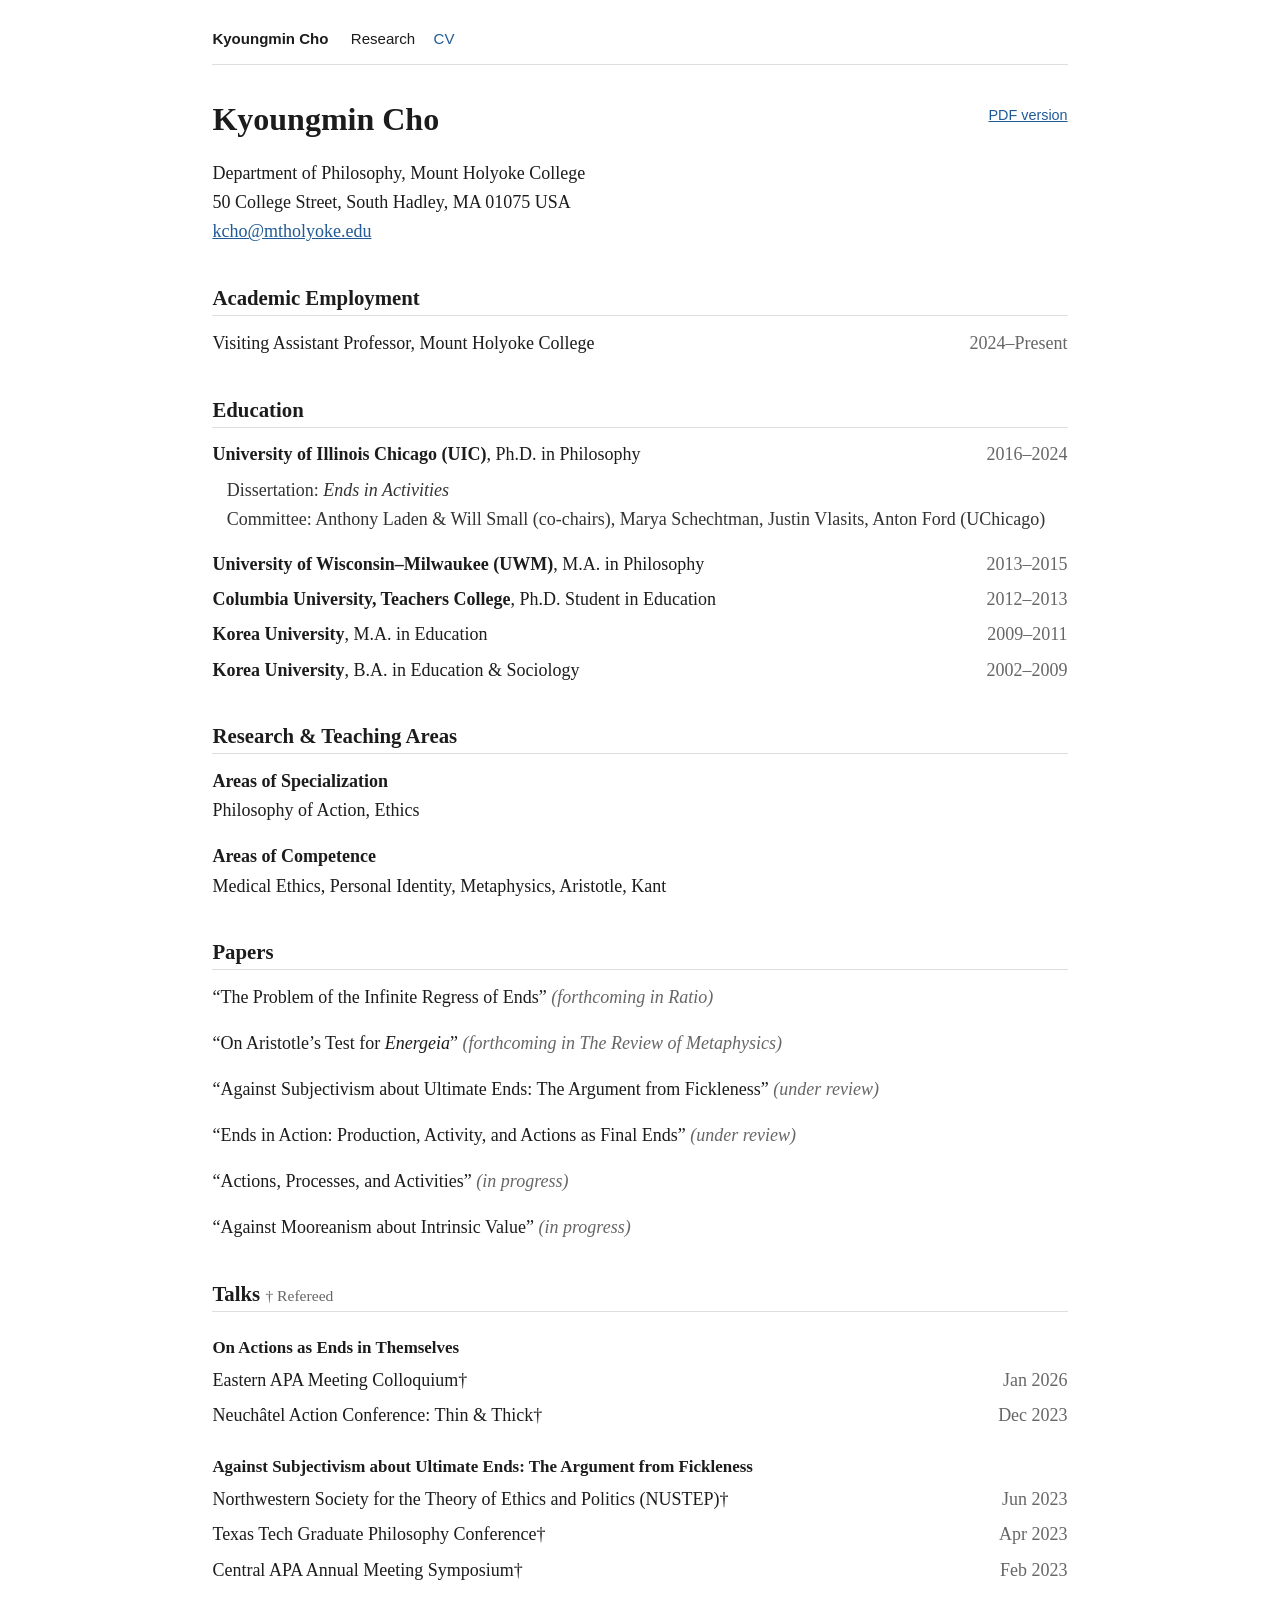
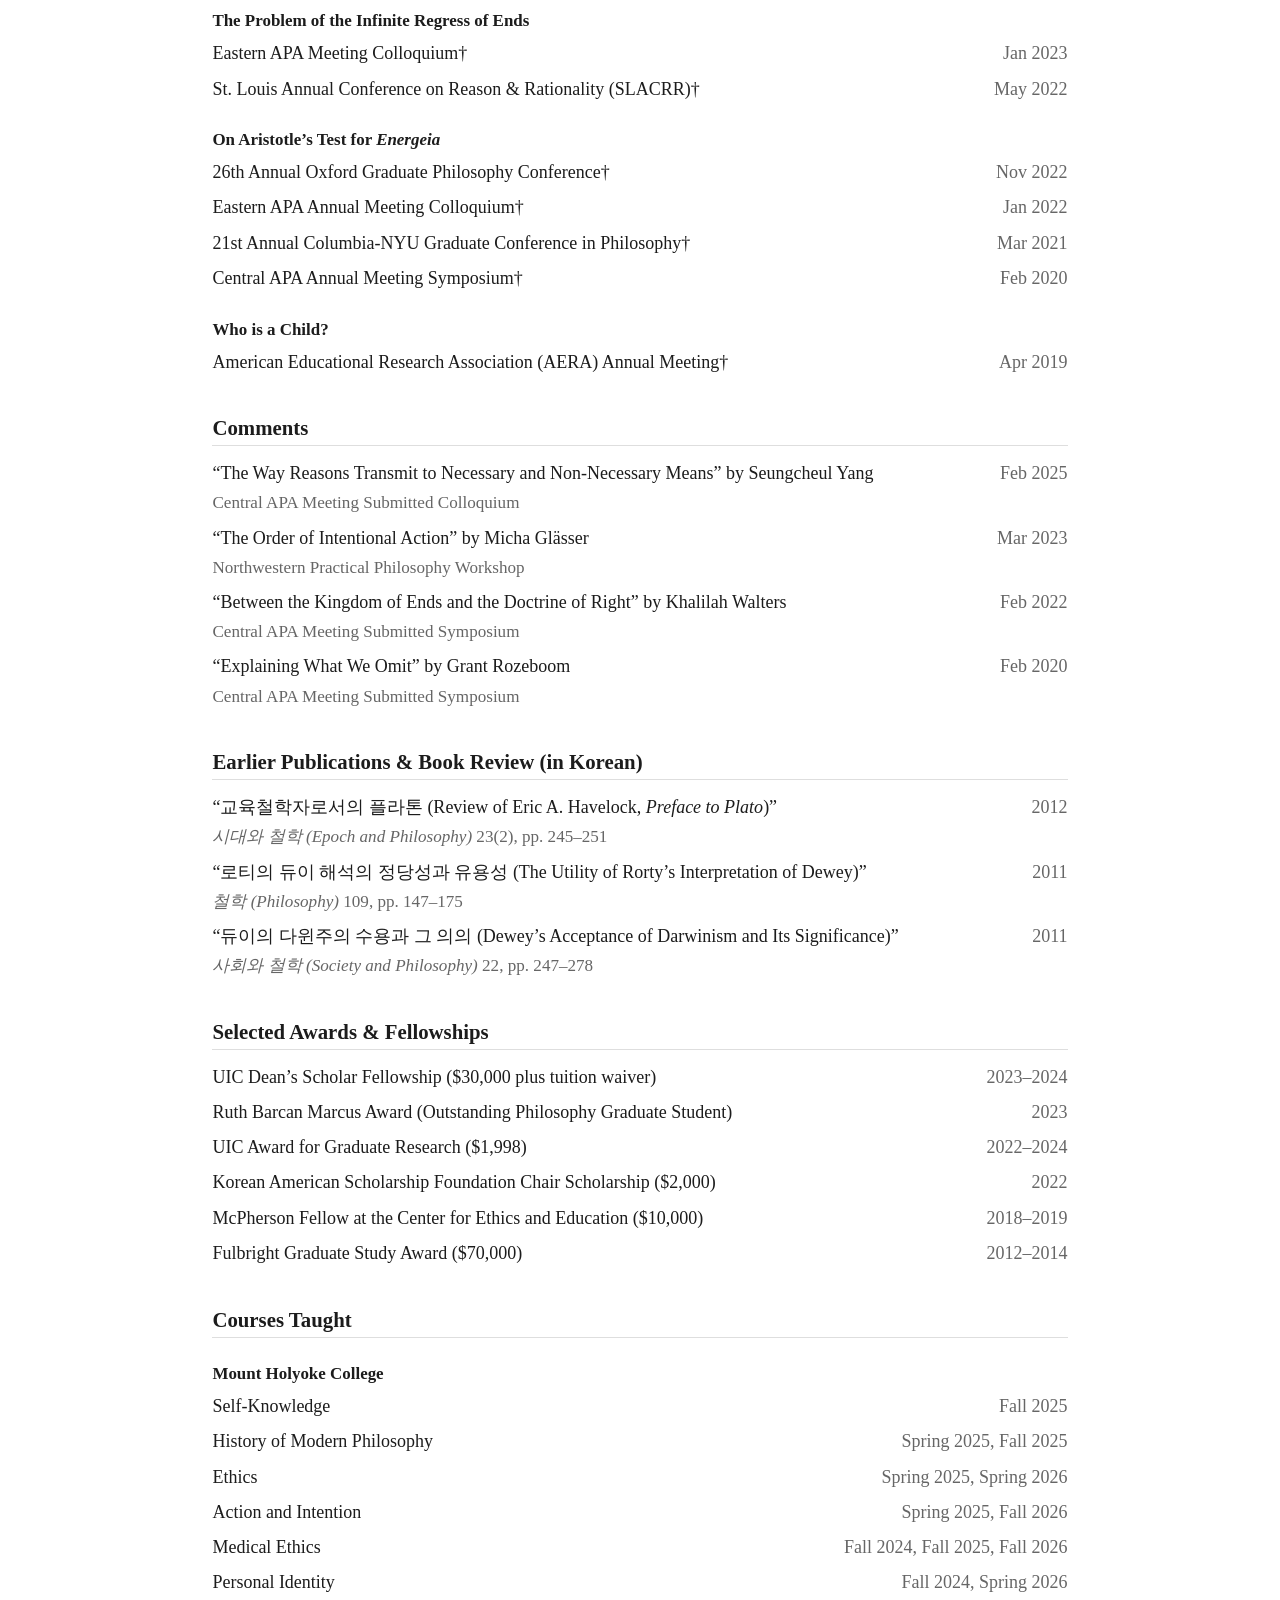
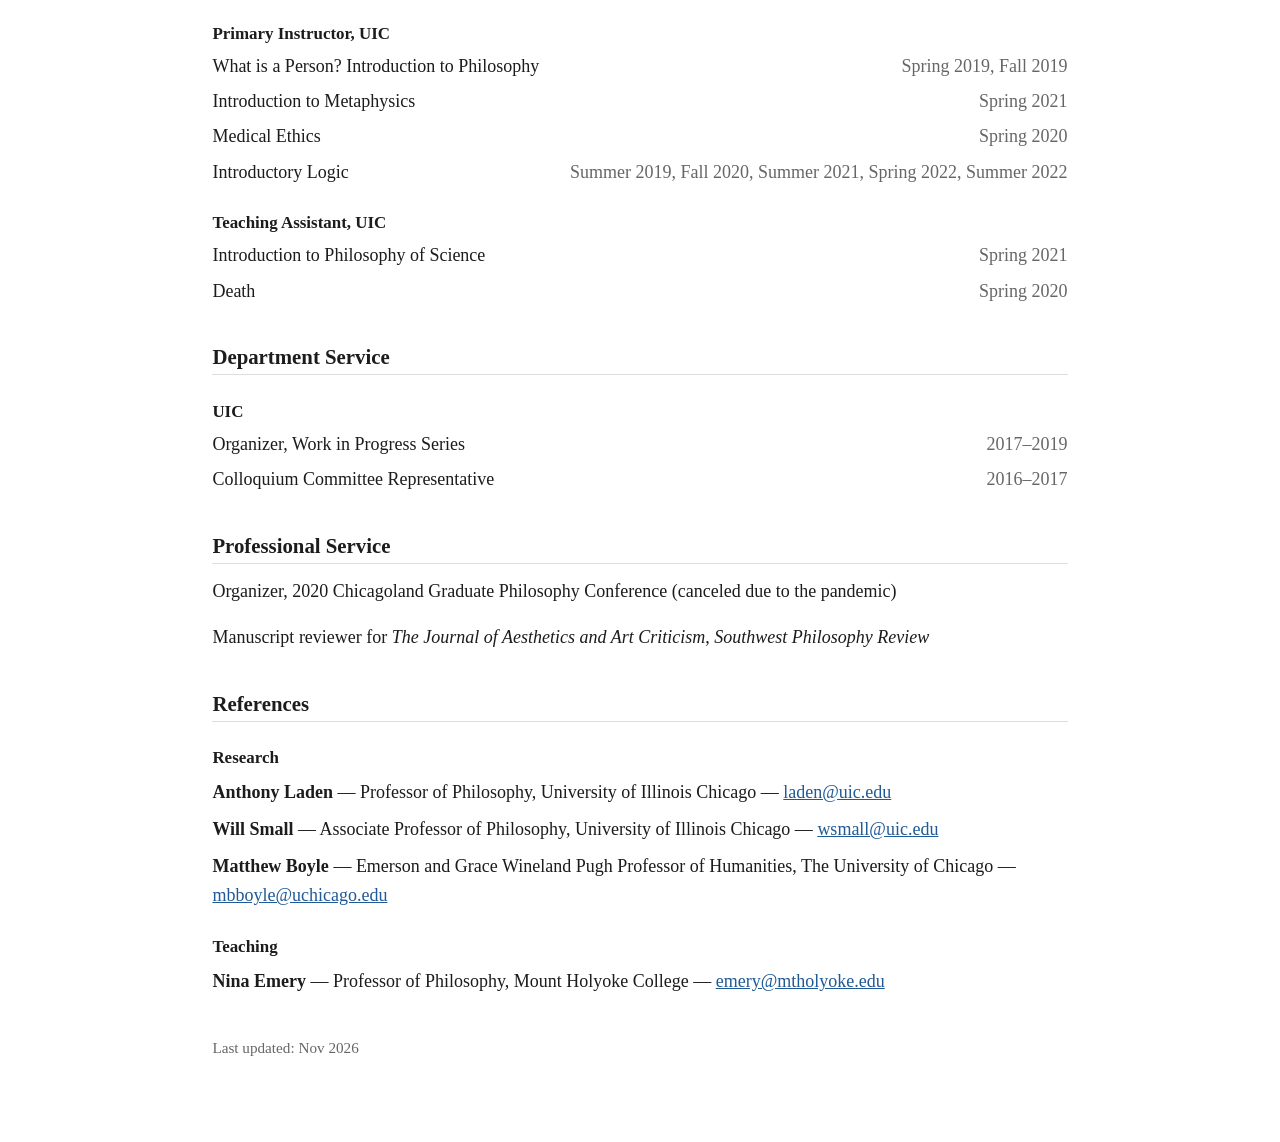
==== commit b24c2a0e: "Update CV page and downloadable PDF from November 2026 CV" ====
--- a/cv.html
+++ b/cv.html
@@ -35,14 +35,14 @@
     <p class="cv-detail">Dissertation: <em>Ends in Activities</em><br>
     Committee: Anthony Laden &amp; Will Small (co-chairs), Marya Schechtman, Justin Vlasits, Anton Ford (UChicago)</p>
 
-    <div class="cv-entry"><span><strong>University of Wisconsin at Milwaukee (UWM)</strong>, M.A. in Philosophy</span><span class="cv-date">2013–2015</span></div>
+    <div class="cv-entry"><span><strong>University of Wisconsin–Milwaukee (UWM)</strong>, M.A. in Philosophy</span><span class="cv-date">2013–2015</span></div>
     <div class="cv-entry"><span><strong>Columbia University, Teachers College</strong>, Ph.D. Student in Education</span><span class="cv-date">2012–2013</span></div>
     <div class="cv-entry"><span><strong>Korea University</strong>, M.A. in Education</span><span class="cv-date">2009–2011</span></div>
     <div class="cv-entry"><span><strong>Korea University</strong>, B.A. in Education &amp; Sociology</span><span class="cv-date">2002–2009</span></div>
 
     <h2>Research &amp; Teaching Areas</h2>
     <p><strong>Areas of Specialization</strong><br>
-    Philosophy of Action, Ethics, Moral Psychology</p>
+    Philosophy of Action, Ethics</p>
     <p><strong>Areas of Competence</strong><br>
     Medical Ethics, Personal Identity, Metaphysics, Aristotle, Kant</p>
 
@@ -50,30 +50,30 @@
     <p>“The Problem of the Infinite Regress of Ends” <span class="status">(forthcoming in <em>Ratio</em>)</span></p>
     <p>“On Aristotle’s Test for <em>Energeia</em>” <span class="status">(forthcoming in <em>The Review of Metaphysics</em>)</span></p>
     <p>“Against Subjectivism about Ultimate Ends: The Argument from Fickleness” <span class="status">(under review)</span></p>
-    <p>“On Actions as Ends in Themselves” <span class="status">(under review)</span></p>
+    <p>“Ends in Action: Production, Activity, and Actions as Final Ends” <span class="status">(under review)</span></p>
     <p>“Actions, Processes, and Activities” <span class="status">(in progress)</span></p>
     <p>“Against Mooreanism about Intrinsic Value” <span class="status">(in progress)</span></p>
 
     <h2>Talks <span class="cv-dagger">† Refereed</span></h2>
 
     <h3>On Actions as Ends in Themselves</h3>
-    <div class="cv-entry"><span>Eastern APA Meeting Submitted Colloquium†</span><span class="cv-date">Jan 2026</span></div>
+    <div class="cv-entry"><span>Eastern APA Meeting Colloquium†</span><span class="cv-date">Jan 2026</span></div>
     <div class="cv-entry"><span>Neuchâtel Action Conference: Thin &amp; Thick†</span><span class="cv-date">Dec 2023</span></div>
 
     <h3>Against Subjectivism about Ultimate Ends: The Argument from Fickleness</h3>
     <div class="cv-entry"><span>Northwestern Society for the Theory of Ethics and Politics (NUSTEP)†</span><span class="cv-date">Jun 2023</span></div>
     <div class="cv-entry"><span>Texas Tech Graduate Philosophy Conference†</span><span class="cv-date">Apr 2023</span></div>
-    <div class="cv-entry"><span>Central APA Annual Meeting Submitted Symposium†</span><span class="cv-date">Feb 2023</span></div>
+    <div class="cv-entry"><span>Central APA Annual Meeting Symposium†</span><span class="cv-date">Feb 2023</span></div>
 
     <h3>The Problem of the Infinite Regress of Ends</h3>
-    <div class="cv-entry"><span>Eastern APA Meeting Submitted Colloquium†</span><span class="cv-date">Jan 2023</span></div>
+    <div class="cv-entry"><span>Eastern APA Meeting Colloquium†</span><span class="cv-date">Jan 2023</span></div>
     <div class="cv-entry"><span>St. Louis Annual Conference on Reason &amp; Rationality (SLACRR)†</span><span class="cv-date">May 2022</span></div>
 
     <h3>On Aristotle’s Test for <em>Energeia</em></h3>
     <div class="cv-entry"><span>26th Annual Oxford Graduate Philosophy Conference†</span><span class="cv-date">Nov 2022</span></div>
-    <div class="cv-entry"><span>Eastern APA Annual Meeting Submitted Colloquium†</span><span class="cv-date">Jan 2022</span></div>
+    <div class="cv-entry"><span>Eastern APA Annual Meeting Colloquium†</span><span class="cv-date">Jan 2022</span></div>
     <div class="cv-entry"><span>21st Annual Columbia-NYU Graduate Conference in Philosophy†</span><span class="cv-date">Mar 2021</span></div>
-    <div class="cv-entry"><span>Central APA Annual Meeting Submitted Symposium†</span><span class="cv-date">Feb 2020</span></div>
+    <div class="cv-entry"><span>Central APA Annual Meeting Symposium†</span><span class="cv-date">Feb 2020</span></div>
 
     <h3>Who is a Child?</h3>
     <div class="cv-entry"><span>American Educational Research Association (AERA) Annual Meeting†</span><span class="cv-date">Apr 2019</span></div>
@@ -85,11 +85,11 @@
     <div class="cv-entry"><span>“Explaining What We Omit” by Grant Rozeboom<br><span class="cv-detail-inline">Central APA Meeting Submitted Symposium</span></span><span class="cv-date">Feb 2020</span></div>
 
     <h2>Earlier Publications &amp; Book Review (in Korean)</h2>
-    <div class="cv-entry"><span>“교육철학자로서의 플라톤 (Review of Eric A. Havelock, <em>Preface to Plato</em>)”<br><span class="cv-detail-inline"><em>시대와 철학 (Epoch and Philosophy)</em> 109, pp. 147–175</span></span><span class="cv-date">2012</span></div>
-    <div class="cv-entry"><span>“듀이의 로티 해석의 정당성과 유용성 (The Validity of Rorty’s Interpretation of Dewey)”<br><span class="cv-detail-inline"><em>철학 (Philosophy)</em> 109, pp. 147–175</span></span><span class="cv-date">2011</span></div>
-    <div class="cv-entry"><span>“듀이의 다윈주의 수용과 의의 (Dewey’s Acceptance of Darwinism and Its Significance)”<br><span class="cv-detail-inline"><em>사회와 철학 (Society and Philosophy)</em> 22, pp. 247–278</span></span><span class="cv-date">2011</span></div>
+    <div class="cv-entry"><span>“교육철학자로서의 플라톤 (Review of Eric A. Havelock, <em>Preface to Plato</em>)”<br><span class="cv-detail-inline"><em>시대와 철학 (Epoch and Philosophy)</em> 23(2), pp. 245–251</span></span><span class="cv-date">2012</span></div>
+    <div class="cv-entry"><span>“로티의 듀이 해석의 정당성과 유용성 (The Utility of Rorty’s Interpretation of Dewey)”<br><span class="cv-detail-inline"><em>철학 (Philosophy)</em> 109, pp. 147–175</span></span><span class="cv-date">2011</span></div>
+    <div class="cv-entry"><span>“듀이의 다윈주의 수용과 그 의의 (Dewey’s Acceptance of Darwinism and Its Significance)”<br><span class="cv-detail-inline"><em>사회와 철학 (Society and Philosophy)</em> 22, pp. 247–278</span></span><span class="cv-date">2011</span></div>
 
-    <h2>Awards &amp; Fellowships</h2>
+    <h2>Selected Awards &amp; Fellowships</h2>
     <div class="cv-entry"><span>UIC Dean’s Scholar Fellowship ($30,000 plus tuition waiver)</span><span class="cv-date">2023–2024</span></div>
     <div class="cv-entry"><span>Ruth Barcan Marcus Award (Outstanding Philosophy Graduate Student)</span><span class="cv-date">2023</span></div>
     <div class="cv-entry"><span>UIC Award for Graduate Research ($1,998)</span><span class="cv-date">2022–2024</span></div>
@@ -125,31 +125,16 @@
     <p>Organizer, 2020 Chicagoland Graduate Philosophy Conference (canceled due to the pandemic)</p>
     <p>Manuscript reviewer for <em>The Journal of Aesthetics and Art Criticism</em>, <em>Southwest Philosophy Review</em></p>
 
-    <h2>Selected Graduate Coursework <span class="cv-dagger">† Audited</span></h2>
-    <ul class="cv-coursework">
-      <li>Practical Reasoning (Will Small, UIC)</li>
-      <li>Aristotle on Practical Wisdom (Michael Thompson, Pittsburgh)†</li>
-      <li>Kant’s Critique of Pure Reason (Sally Sedgwick, UIC)</li>
-      <li>Actions, Events, and Processes (Will Small, UIC)†</li>
-      <li>Self, Time, and Narrative (Luca Ferrero, UWM)</li>
-      <li>Intentionality in Mind and Action (Matthew Boyle &amp; Anton Ford, UChicago)†</li>
-      <li>Political Philosophy of John Rawls (Julius Sensat, UWM)</li>
-      <li>Agency and Normativity (Luca Ferrero, UWM)</li>
-    </ul>
-
     <h2>References</h2>
     <h3>Research</h3>
     <div class="cv-reference"><strong>Anthony Laden</strong> — Professor of Philosophy, University of Illinois Chicago — <a href="mailto:laden@uic.edu">laden@uic.edu</a></div>
     <div class="cv-reference"><strong>Will Small</strong> — Associate Professor of Philosophy, University of Illinois Chicago — <a href="mailto:wsmall@uic.edu">wsmall@uic.edu</a></div>
     <div class="cv-reference"><strong>Matthew Boyle</strong> — Emerson and Grace Wineland Pugh Professor of Humanities, The University of Chicago — <a href="mailto:mbboyle@uchicago.edu">mbboyle@uchicago.edu</a></div>
-    <div class="cv-reference"><strong>Anton Ford</strong> — Associate Professor of Philosophy, The University of Chicago — <a href="mailto:antonford@uchicago.edu">antonford@uchicago.edu</a></div>
 
     <h3>Teaching</h3>
-    <div class="cv-reference"><strong>Justin Vlasits</strong> — Associate Professor of Philosophy, University of Illinois Chicago — <a href="mailto:jvlasits@uic.edu">jvlasits@uic.edu</a></div>
-    <div class="cv-reference"><strong>Katia Vavova</strong> — Professor of Philosophy, Mount Holyoke College — <a href="mailto:evavova@mtholyoke.edu">evavova@mtholyoke.edu</a></div>
     <div class="cv-reference"><strong>Nina Emery</strong> — Professor of Philosophy, Mount Holyoke College — <a href="mailto:emery@mtholyoke.edu">emery@mtholyoke.edu</a></div>
 
-    <p class="note cv-updated">Last updated: Oct 2026</p>
+    <p class="note cv-updated">Last updated: Nov 2026</p>
   </main>
 </body>
 </html>
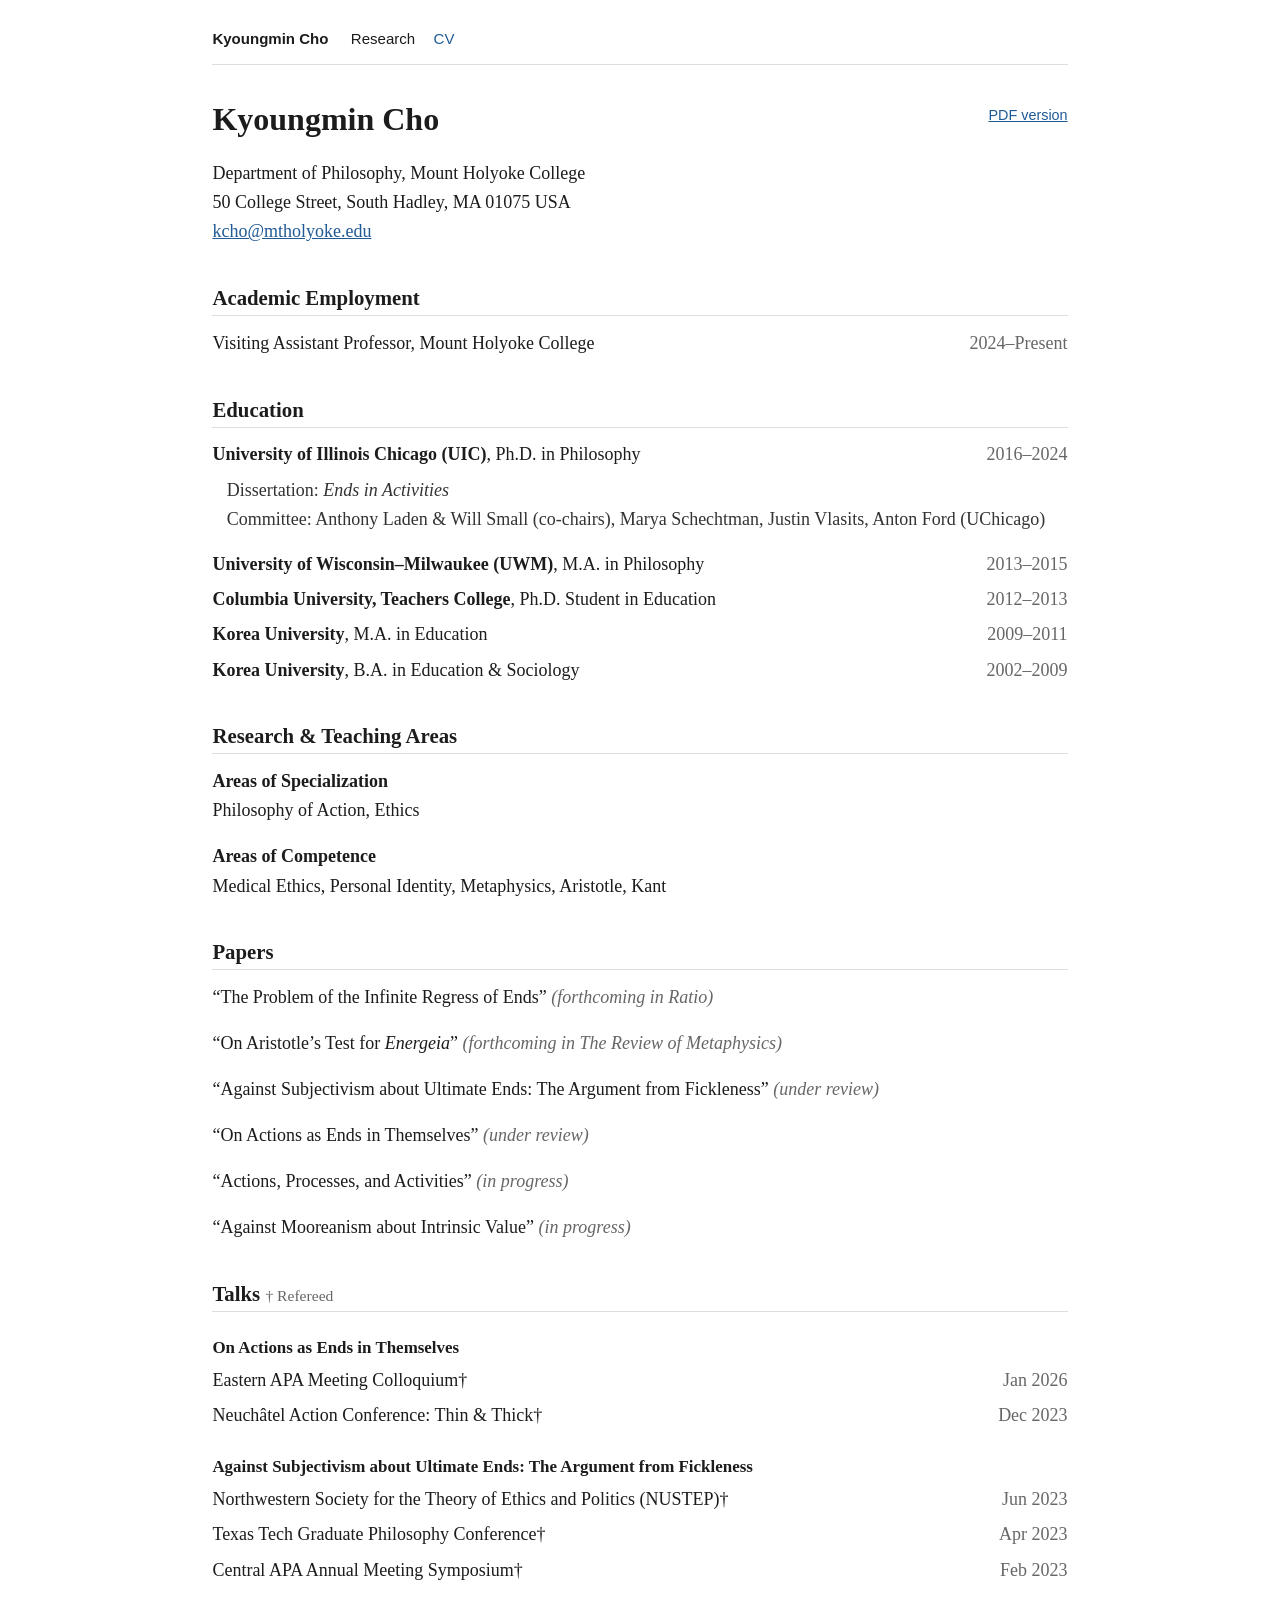
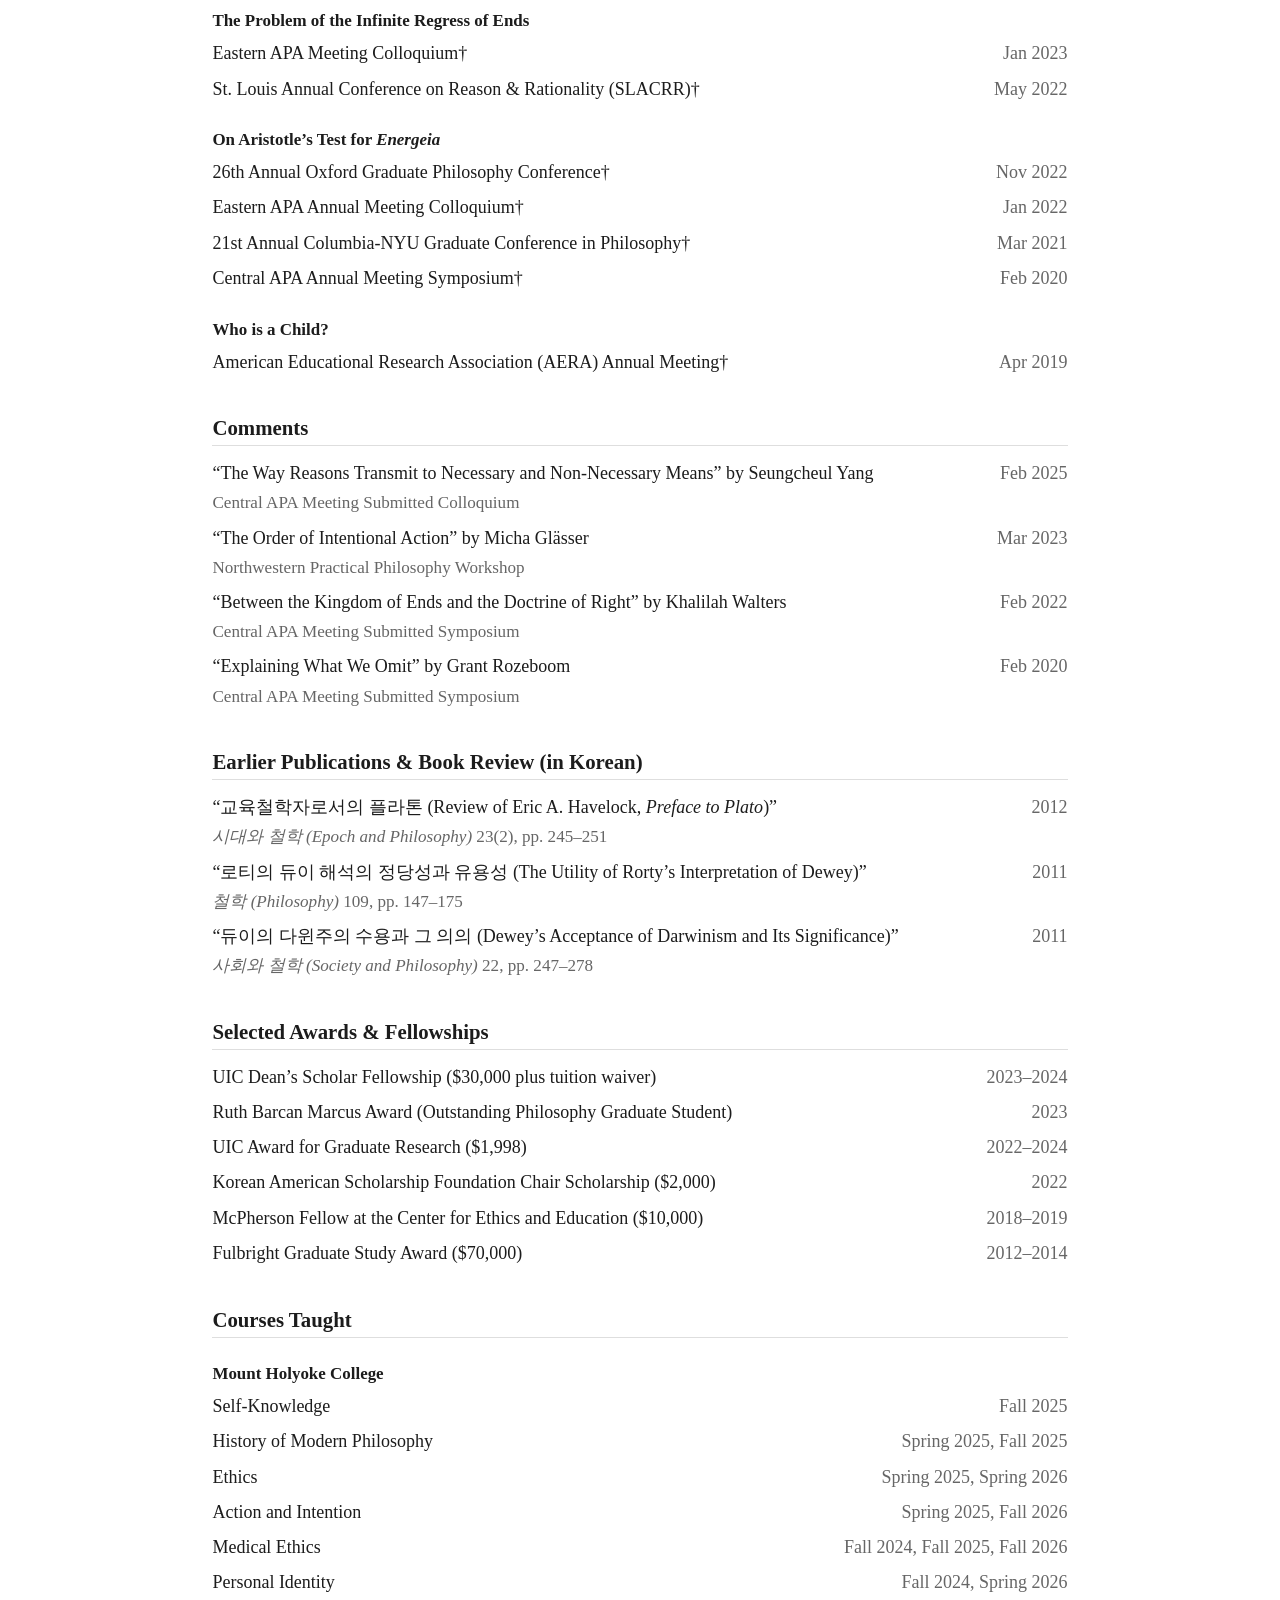
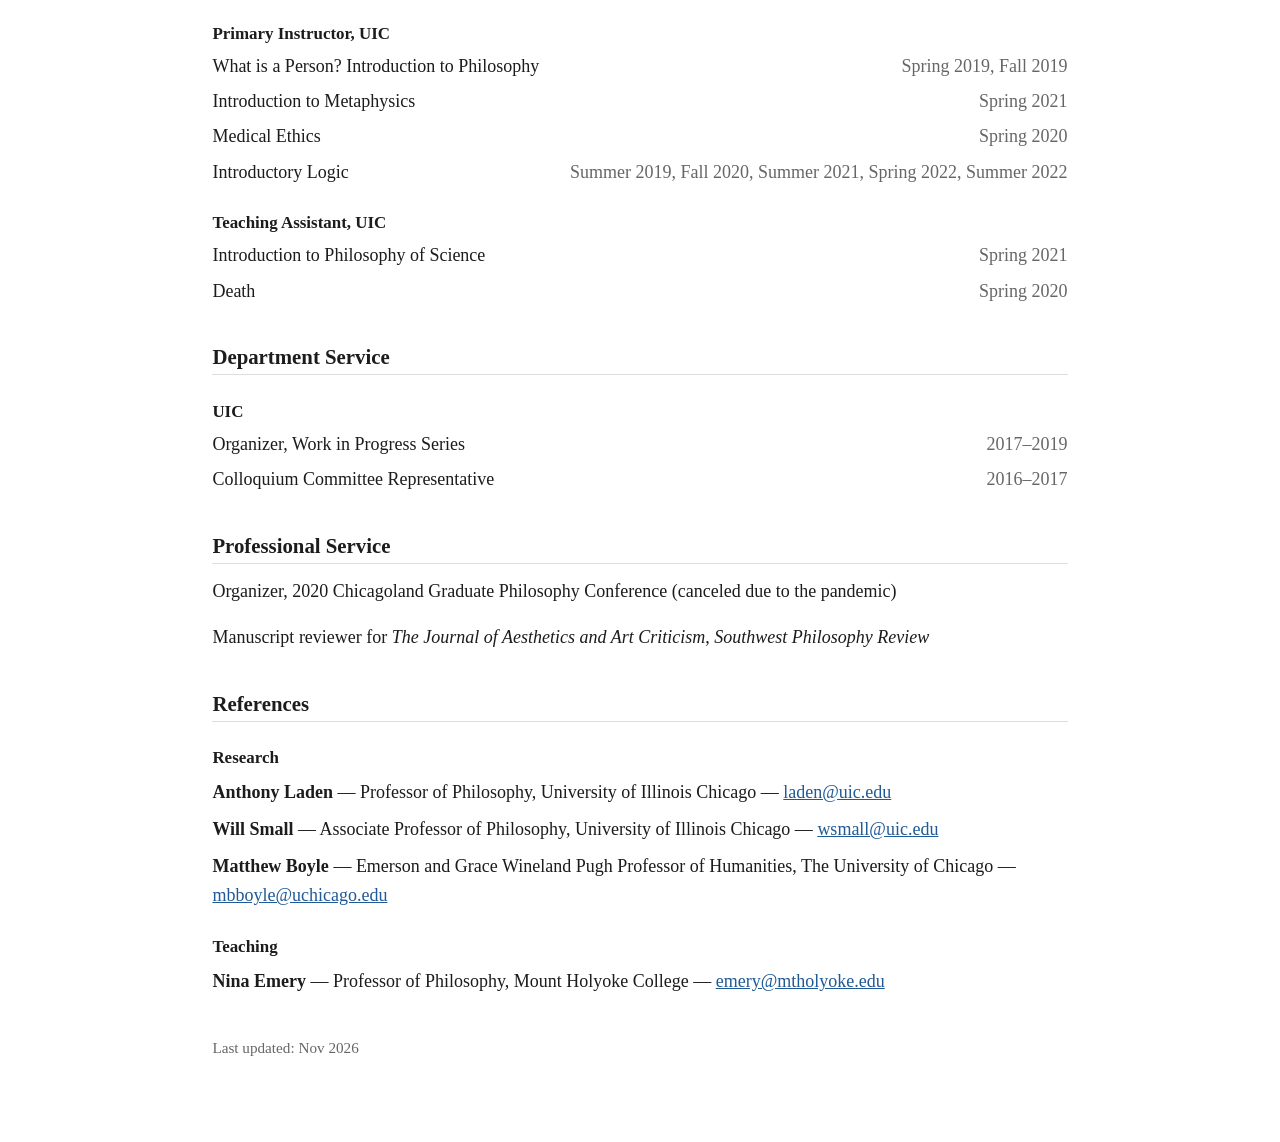
==== commit e08af43c: "Update paper title in cv.html" ====
--- a/cv.html
+++ b/cv.html
@@ -50,7 +50,7 @@
     <p>“The Problem of the Infinite Regress of Ends” <span class="status">(forthcoming in <em>Ratio</em>)</span></p>
     <p>“On Aristotle’s Test for <em>Energeia</em>” <span class="status">(forthcoming in <em>The Review of Metaphysics</em>)</span></p>
     <p>“Against Subjectivism about Ultimate Ends: The Argument from Fickleness” <span class="status">(under review)</span></p>
-    <p>“Ends in Action: Production, Activity, and Actions as Final Ends” <span class="status">(under review)</span></p>
+    <p>“On Actions as Ends in Themselves” <span class="status">(under review)</span></p>
     <p>“Actions, Processes, and Activities” <span class="status">(in progress)</span></p>
     <p>“Against Mooreanism about Intrinsic Value” <span class="status">(in progress)</span></p>
 
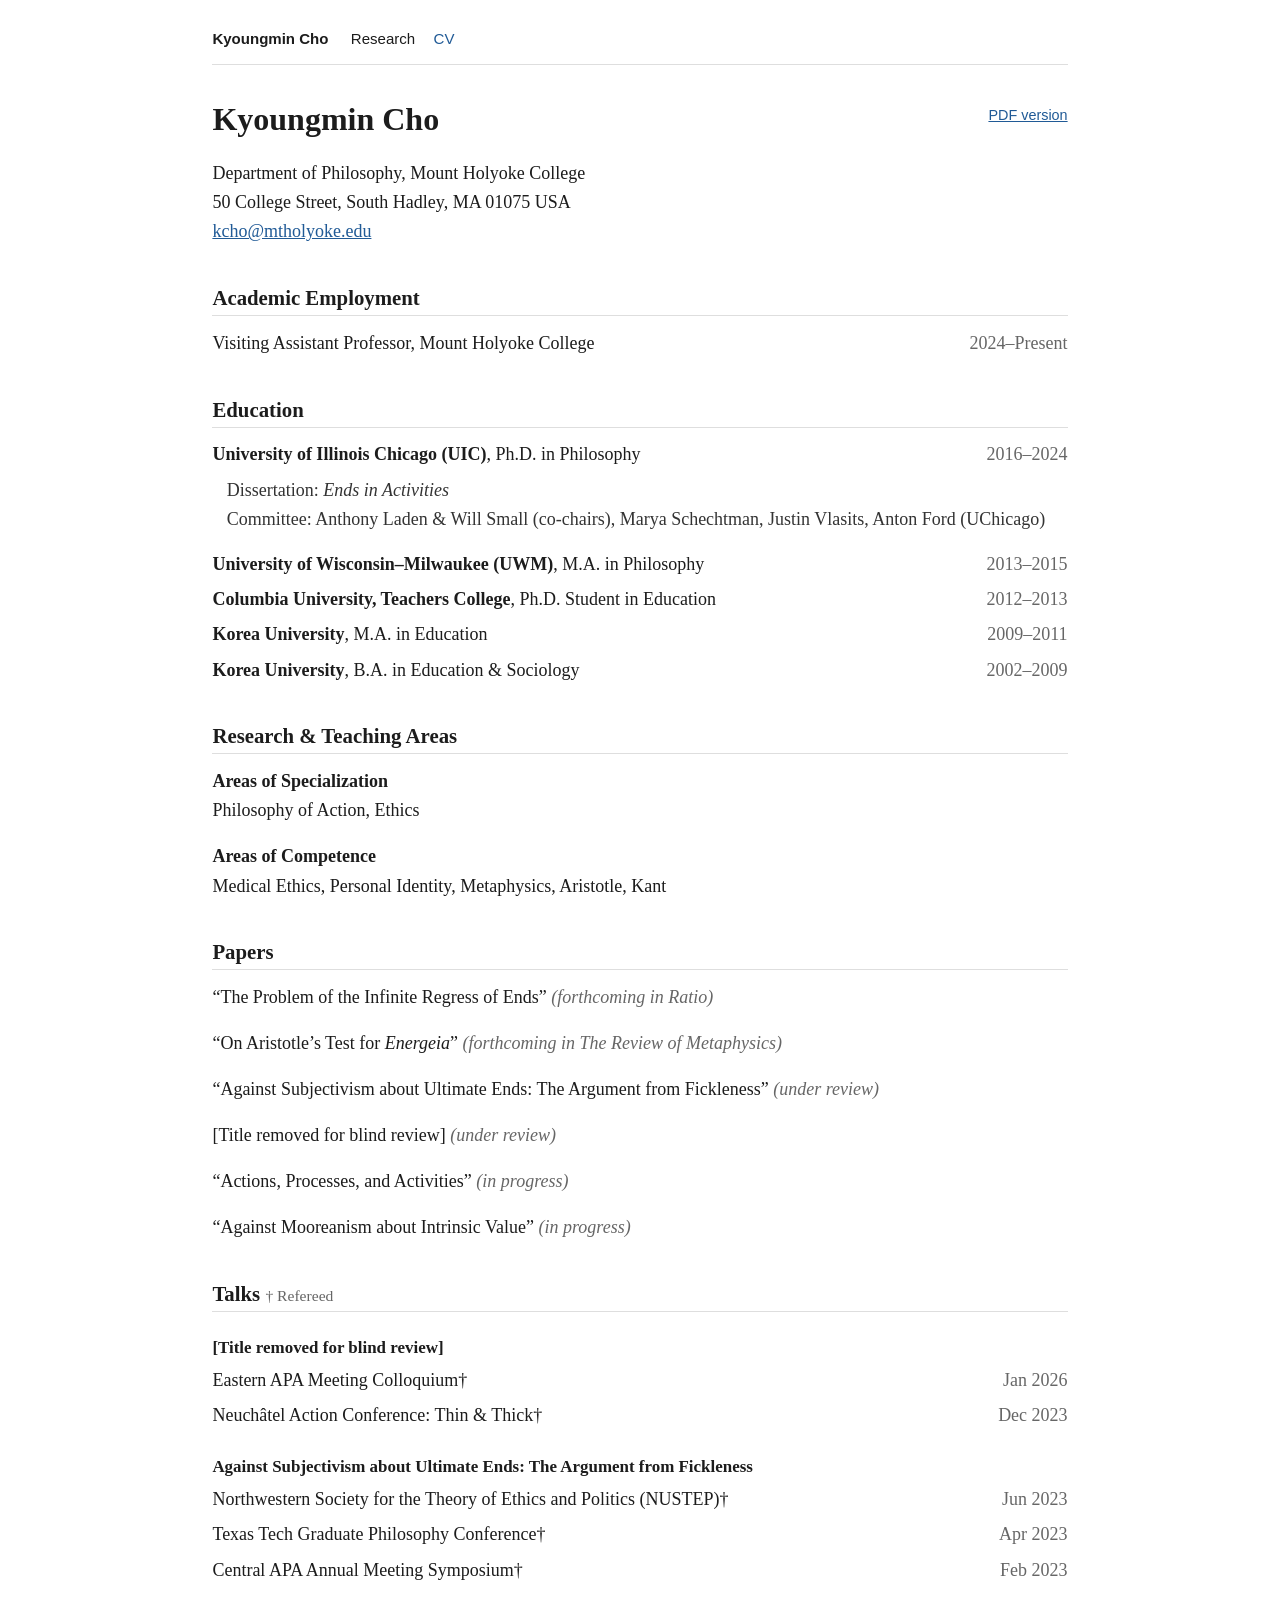
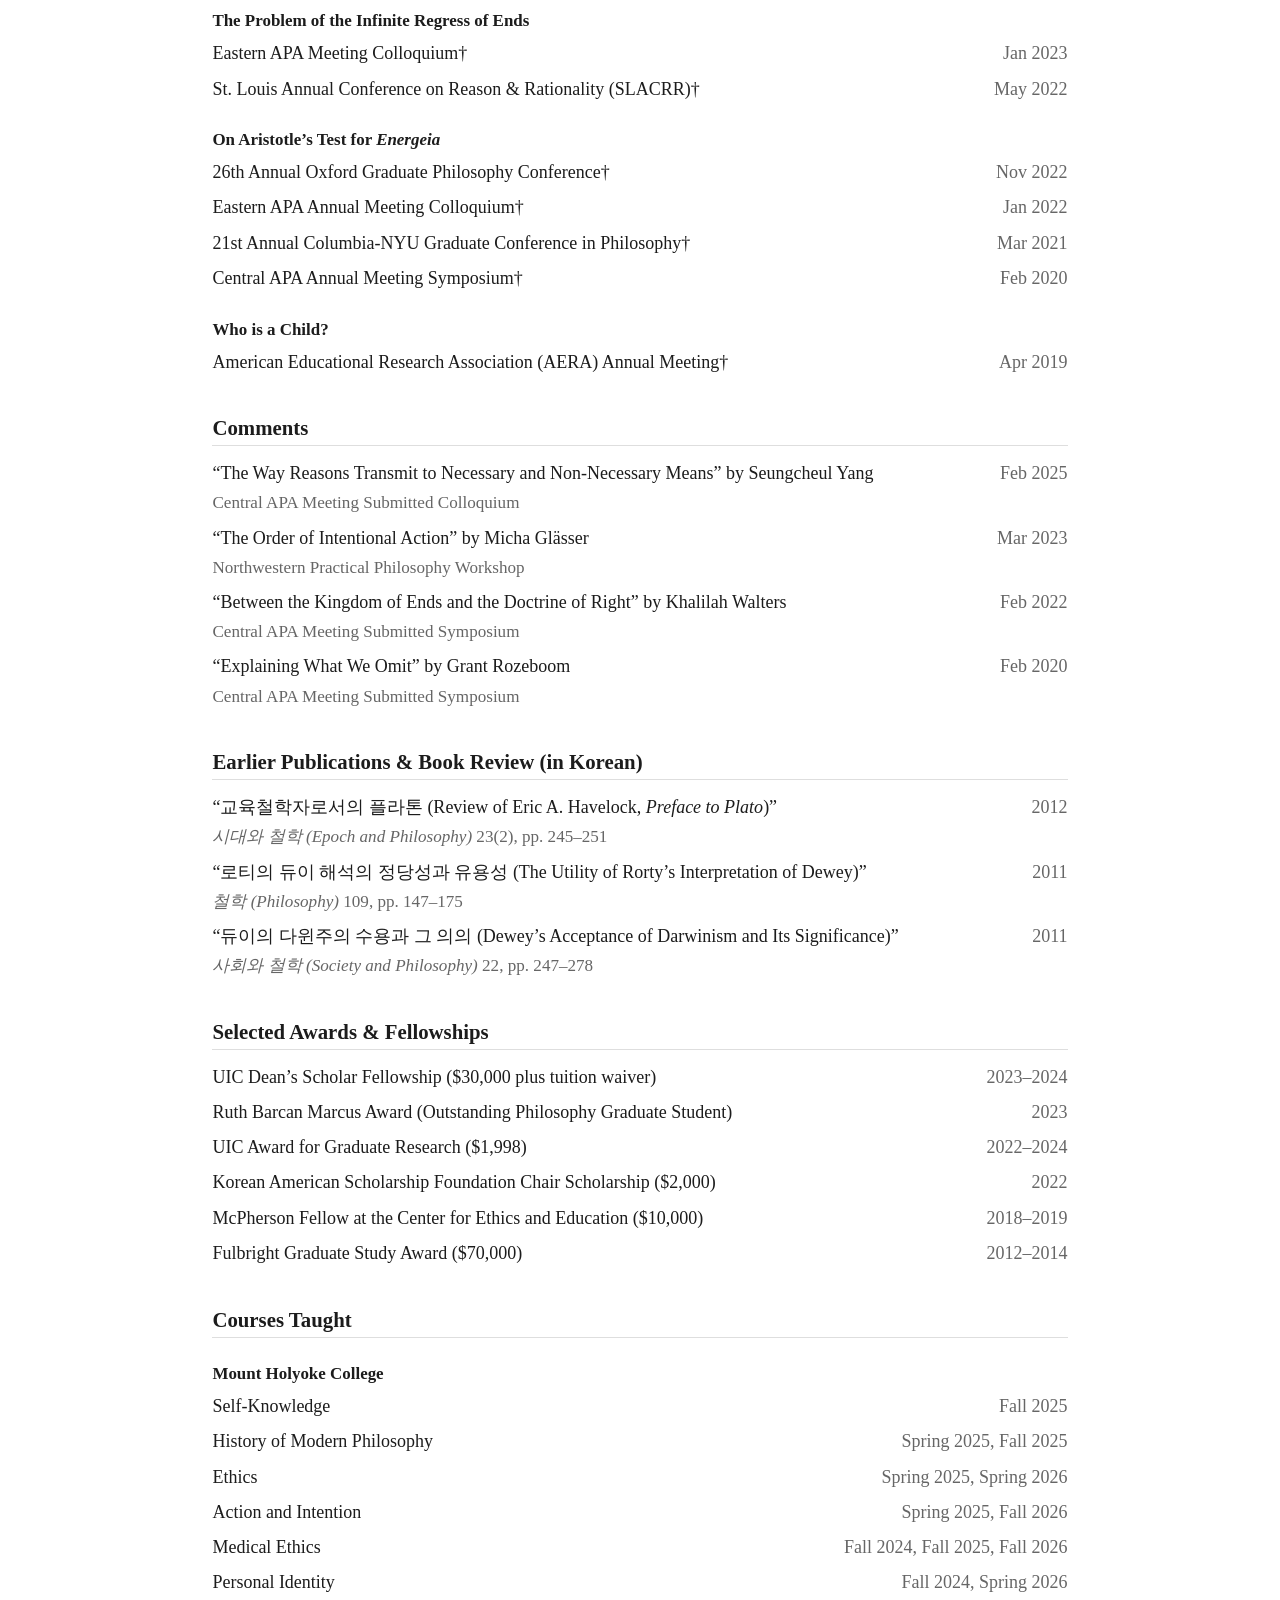
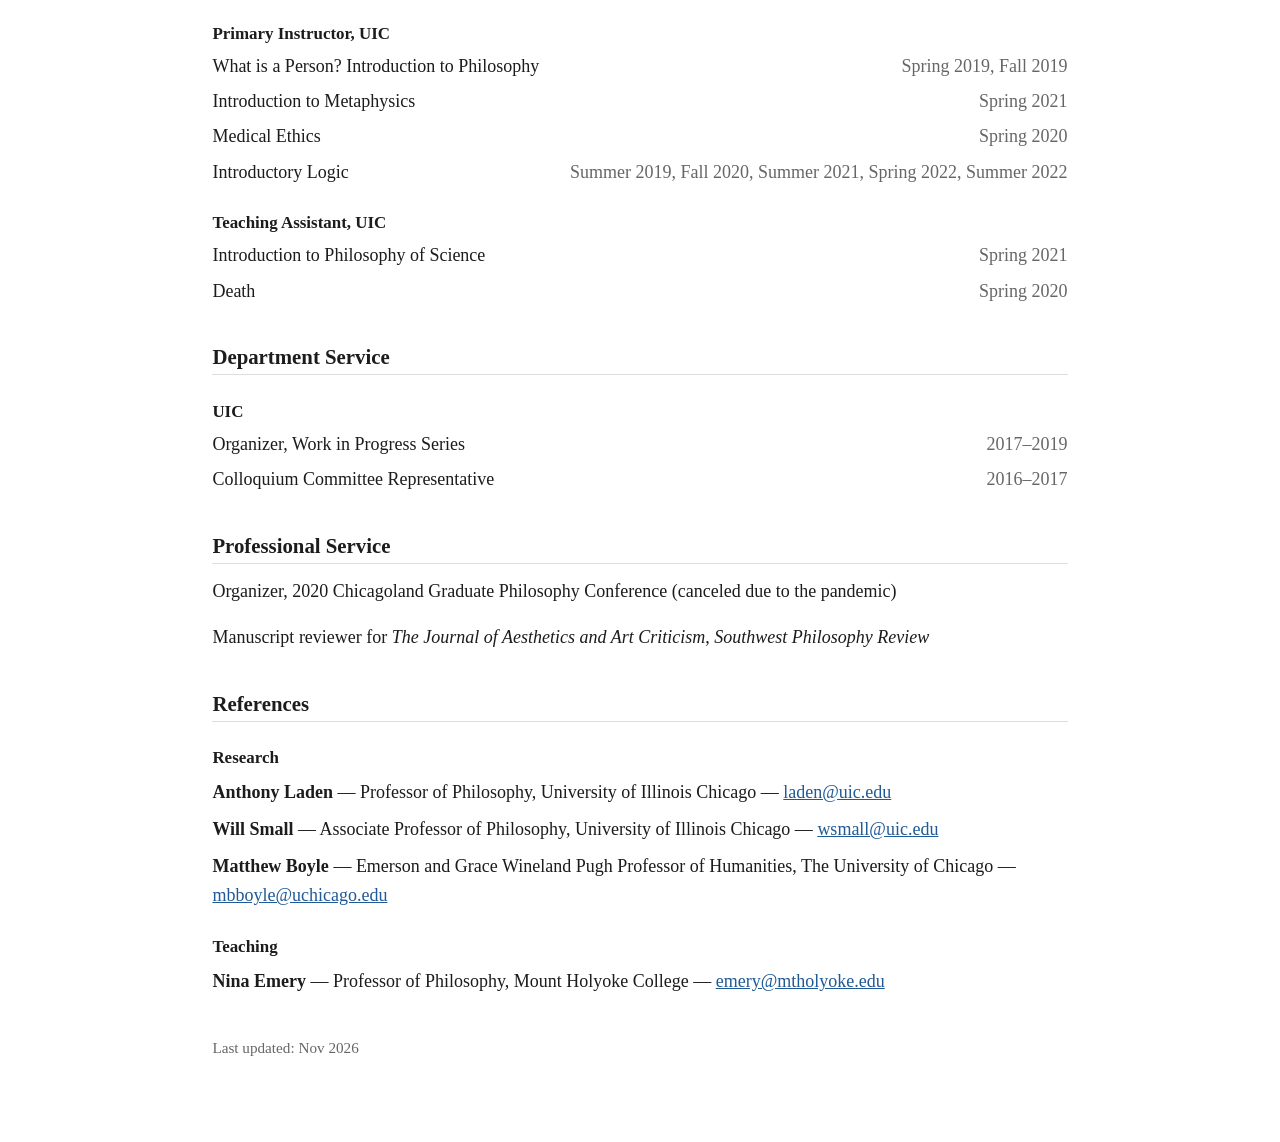
==== commit c748c5ee: "Remove titles for blind review in papers and talks" ====
--- a/cv.html
+++ b/cv.html
@@ -50,13 +50,13 @@
     <p>“The Problem of the Infinite Regress of Ends” <span class="status">(forthcoming in <em>Ratio</em>)</span></p>
     <p>“On Aristotle’s Test for <em>Energeia</em>” <span class="status">(forthcoming in <em>The Review of Metaphysics</em>)</span></p>
     <p>“Against Subjectivism about Ultimate Ends: The Argument from Fickleness” <span class="status">(under review)</span></p>
-    <p>“On Actions as Ends in Themselves” <span class="status">(under review)</span></p>
+    <p>[Title removed for blind review] <span class="status">(under review)</span></p>
     <p>“Actions, Processes, and Activities” <span class="status">(in progress)</span></p>
     <p>“Against Mooreanism about Intrinsic Value” <span class="status">(in progress)</span></p>
 
     <h2>Talks <span class="cv-dagger">† Refereed</span></h2>
 
-    <h3>On Actions as Ends in Themselves</h3>
+    <h3>[Title removed for blind review]</h3>
     <div class="cv-entry"><span>Eastern APA Meeting Colloquium†</span><span class="cv-date">Jan 2026</span></div>
     <div class="cv-entry"><span>Neuchâtel Action Conference: Thin &amp; Thick†</span><span class="cv-date">Dec 2023</span></div>
 
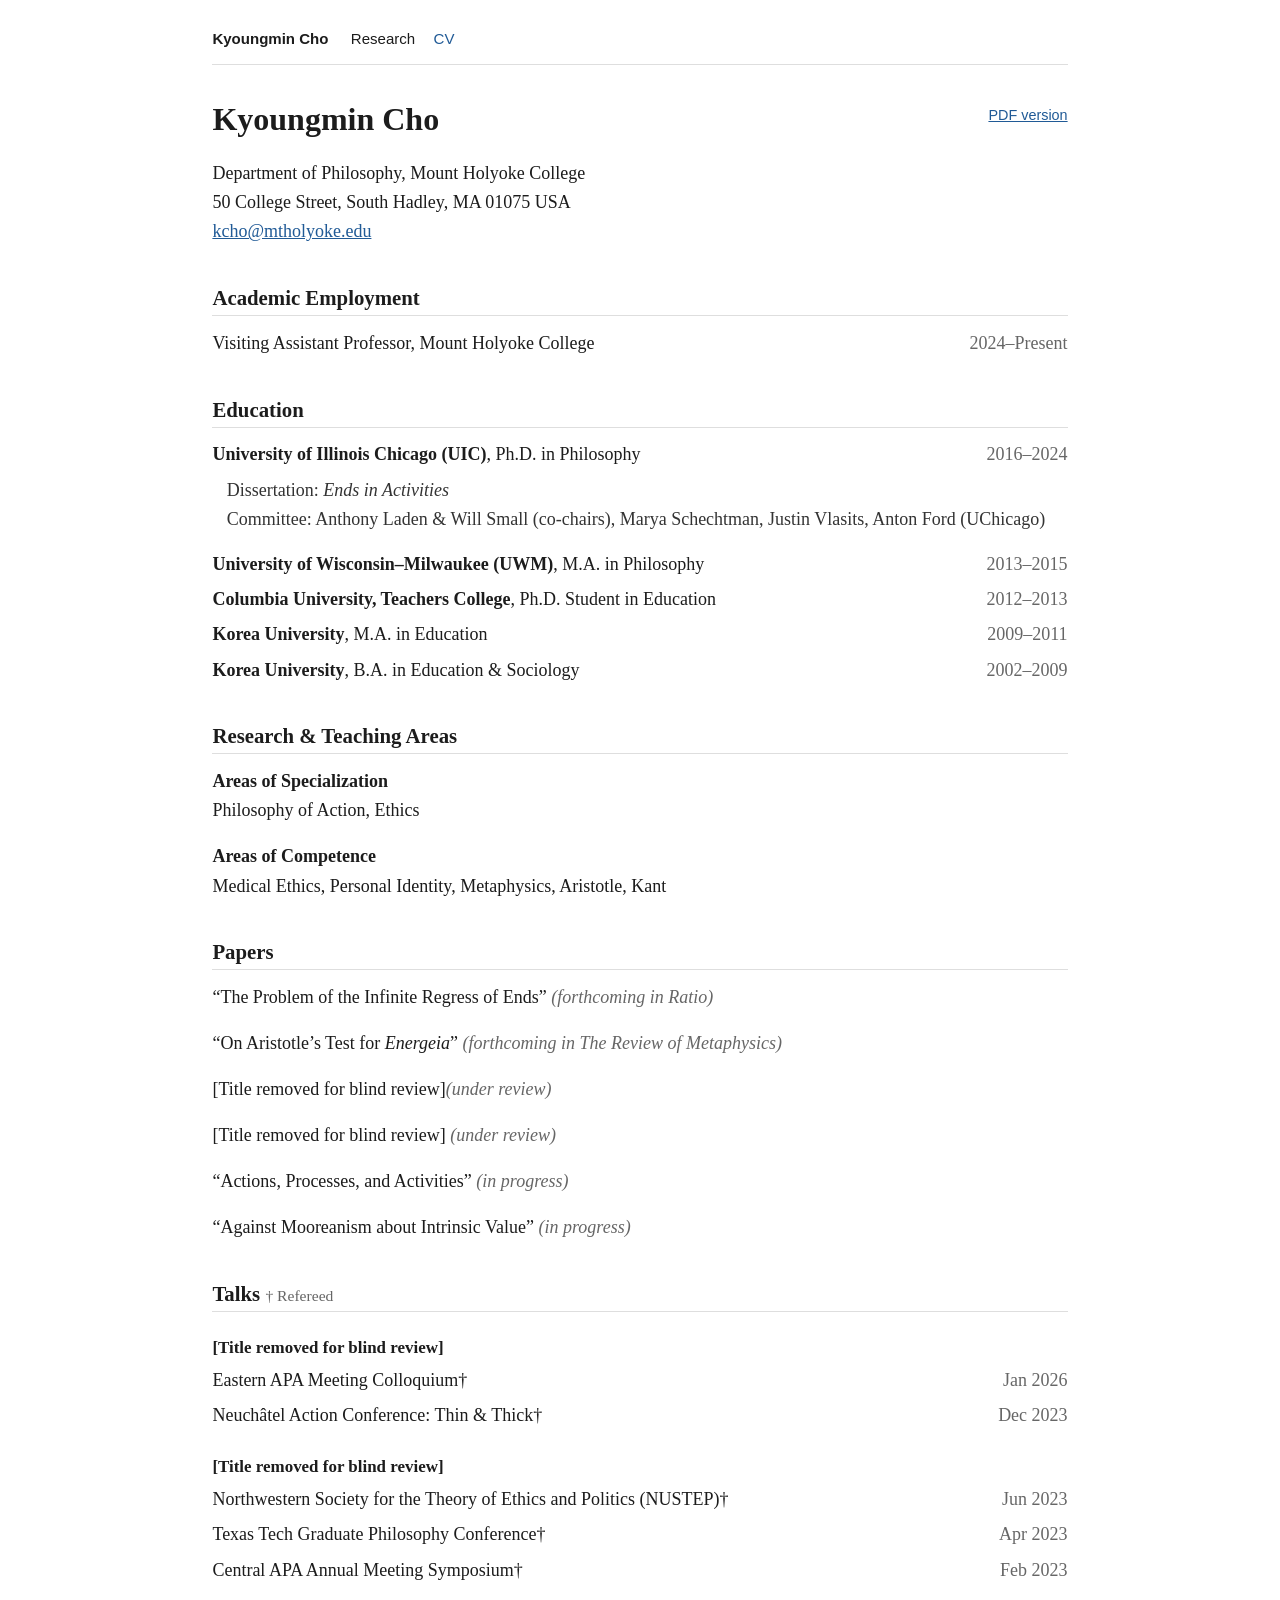
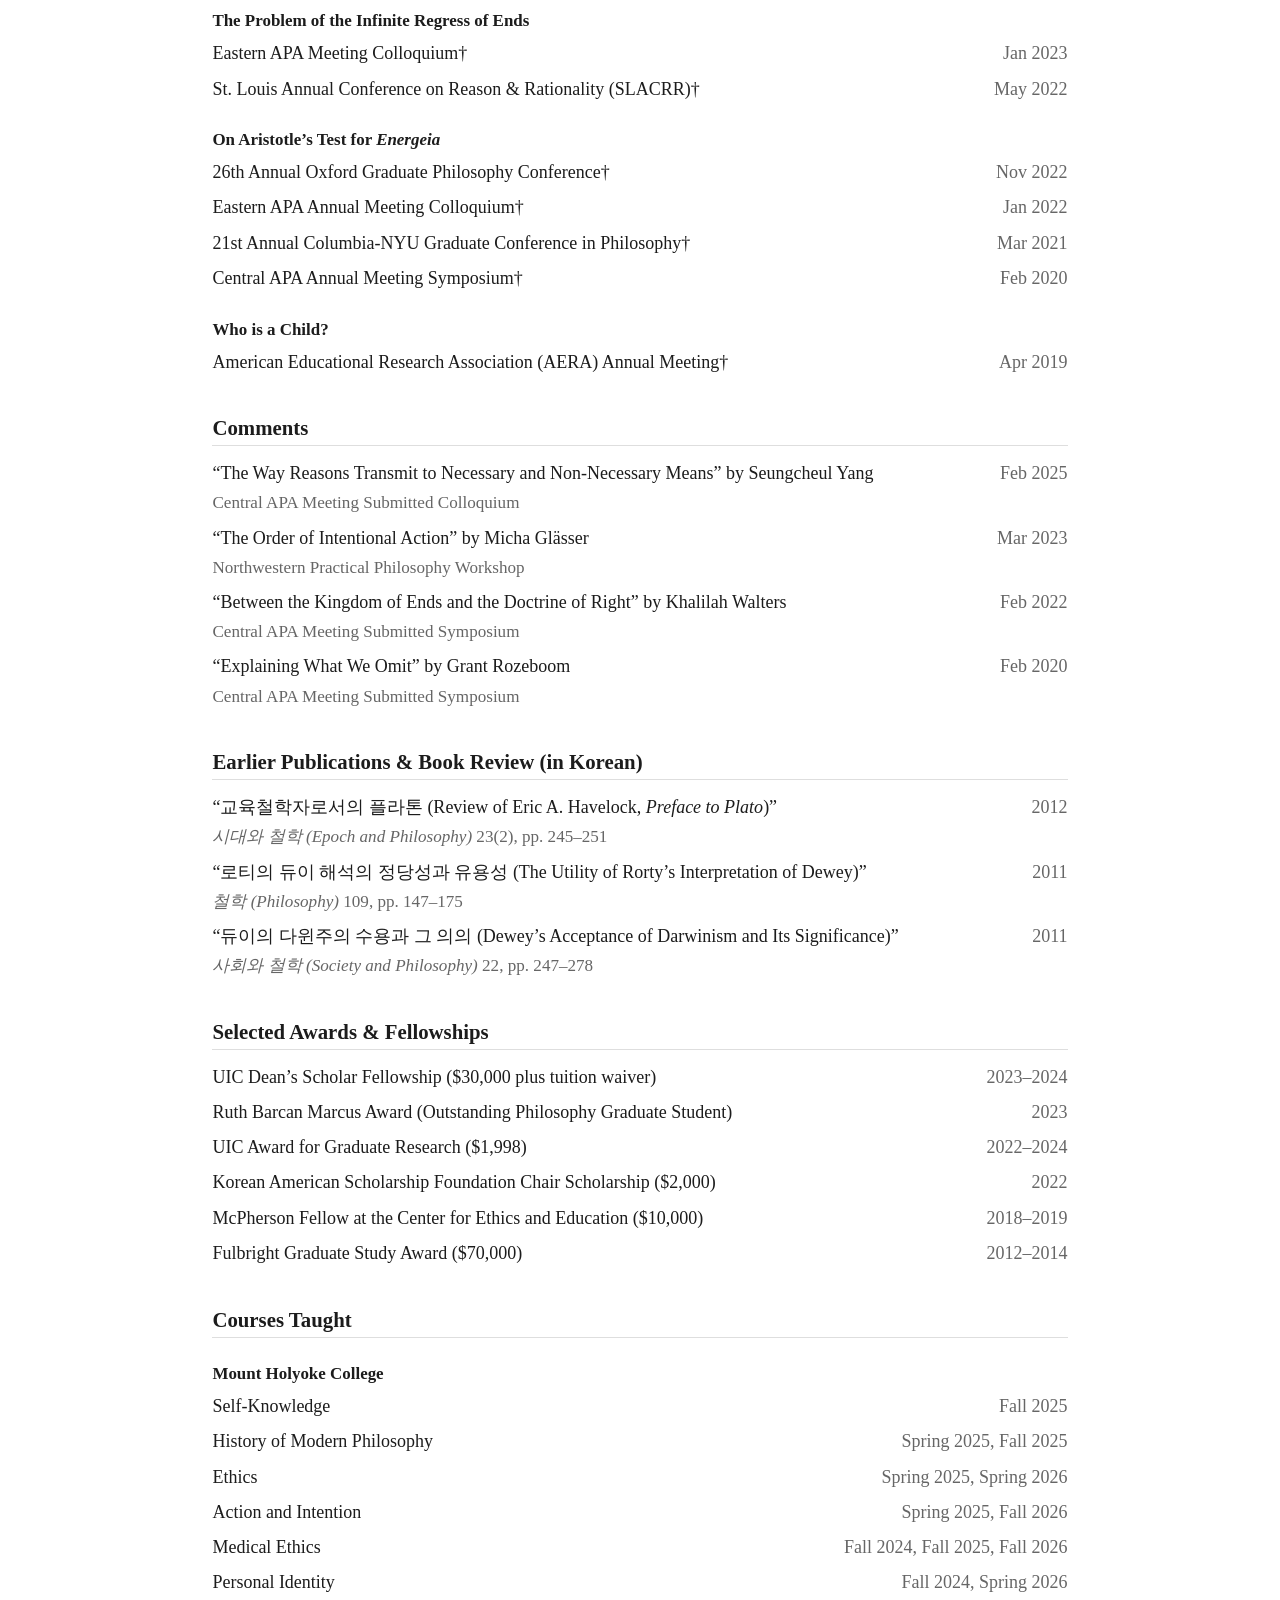
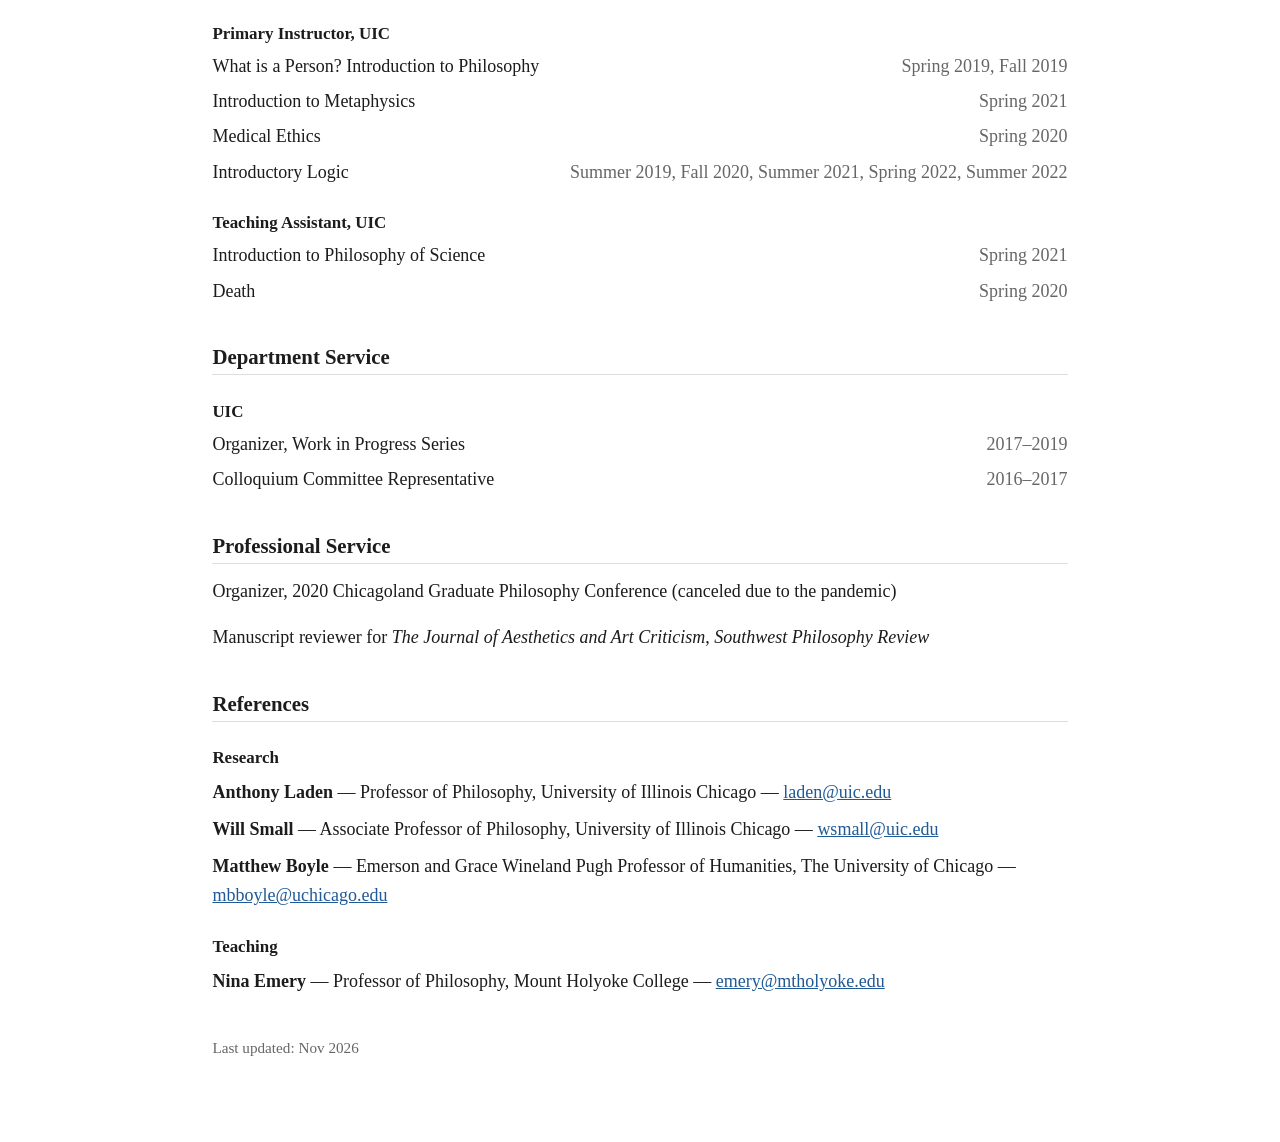
==== commit b2dd7f8f: "Remove titles for blind review in cv.html" ====
--- a/cv.html
+++ b/cv.html
@@ -49,7 +49,7 @@
     <h2>Papers</h2>
     <p>“The Problem of the Infinite Regress of Ends” <span class="status">(forthcoming in <em>Ratio</em>)</span></p>
     <p>“On Aristotle’s Test for <em>Energeia</em>” <span class="status">(forthcoming in <em>The Review of Metaphysics</em>)</span></p>
-    <p>“Against Subjectivism about Ultimate Ends: The Argument from Fickleness” <span class="status">(under review)</span></p>
+    <p>[Title removed for blind review]<span class="status">(under review)</span></p>
     <p>[Title removed for blind review] <span class="status">(under review)</span></p>
     <p>“Actions, Processes, and Activities” <span class="status">(in progress)</span></p>
     <p>“Against Mooreanism about Intrinsic Value” <span class="status">(in progress)</span></p>
@@ -60,7 +60,7 @@
     <div class="cv-entry"><span>Eastern APA Meeting Colloquium†</span><span class="cv-date">Jan 2026</span></div>
     <div class="cv-entry"><span>Neuchâtel Action Conference: Thin &amp; Thick†</span><span class="cv-date">Dec 2023</span></div>
 
-    <h3>Against Subjectivism about Ultimate Ends: The Argument from Fickleness</h3>
+    <h3>[Title removed for blind review]</h3>
     <div class="cv-entry"><span>Northwestern Society for the Theory of Ethics and Politics (NUSTEP)†</span><span class="cv-date">Jun 2023</span></div>
     <div class="cv-entry"><span>Texas Tech Graduate Philosophy Conference†</span><span class="cv-date">Apr 2023</span></div>
     <div class="cv-entry"><span>Central APA Annual Meeting Symposium†</span><span class="cv-date">Feb 2023</span></div>
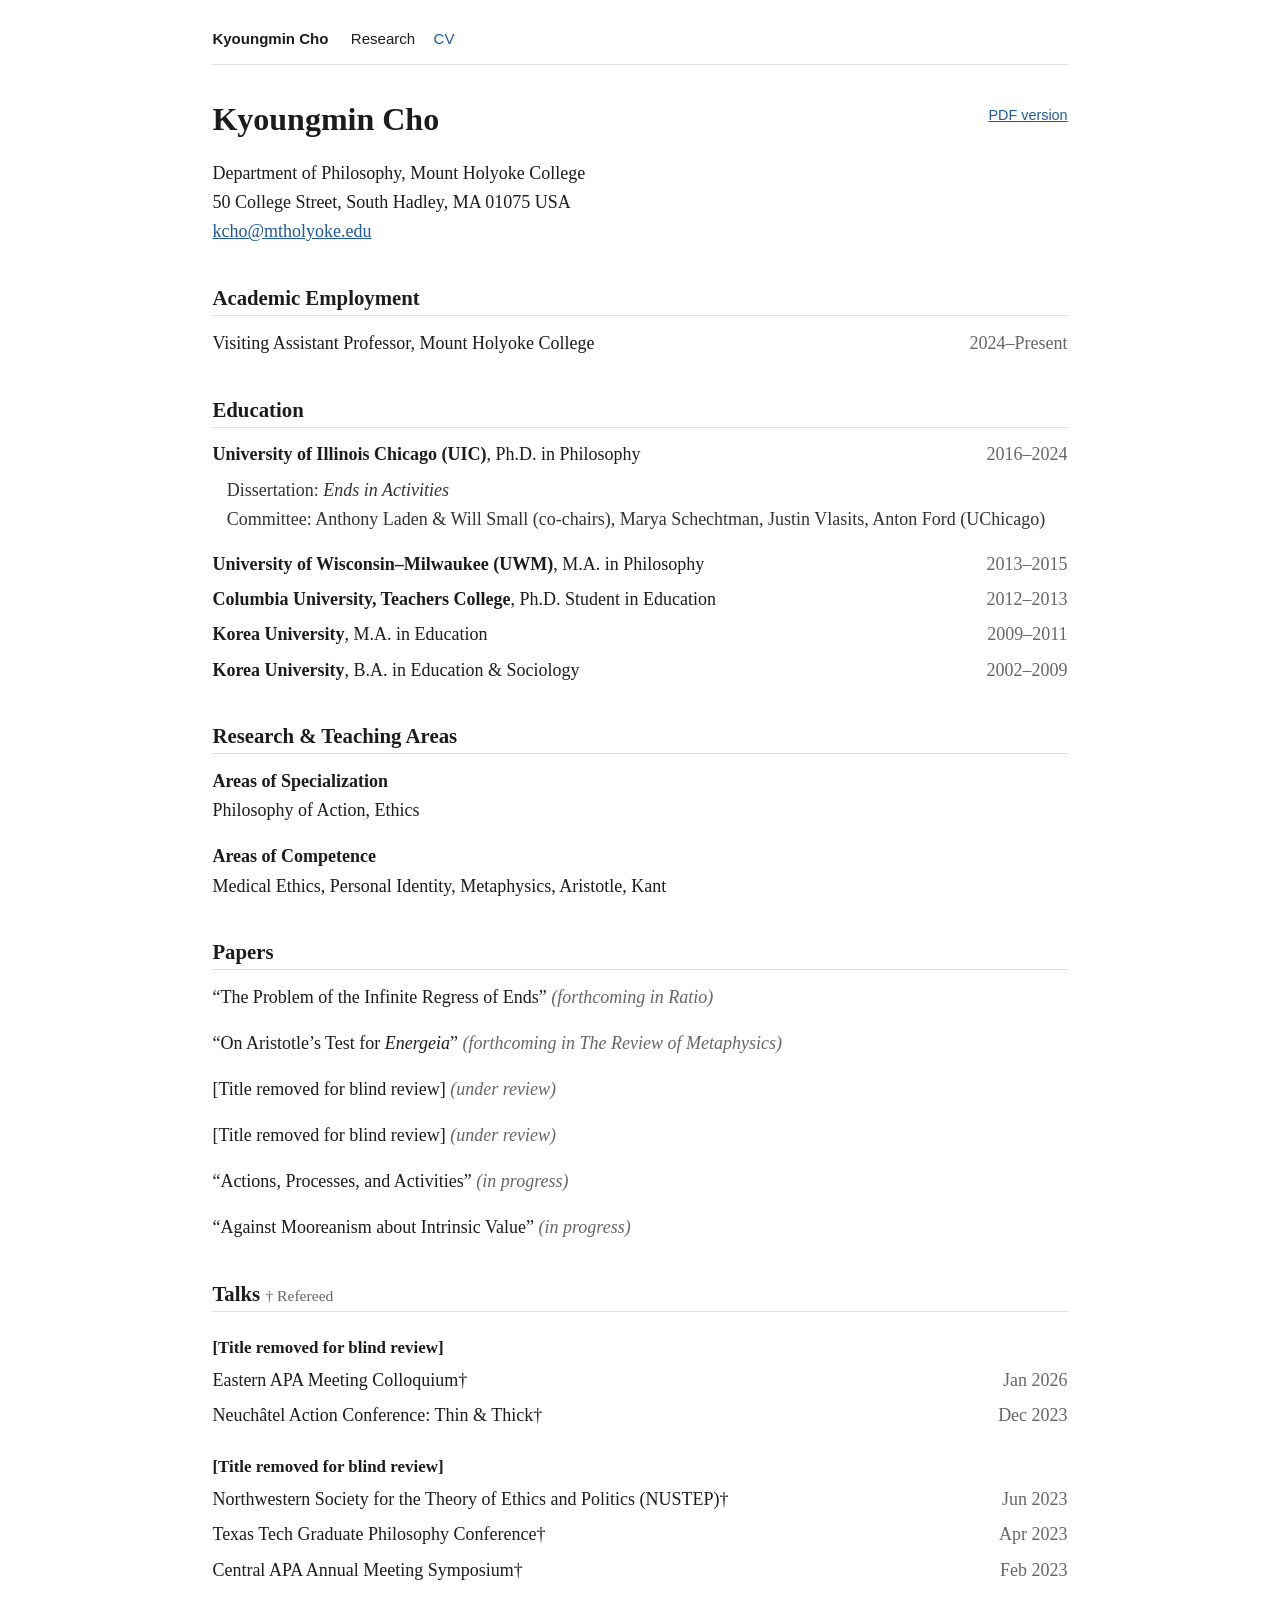
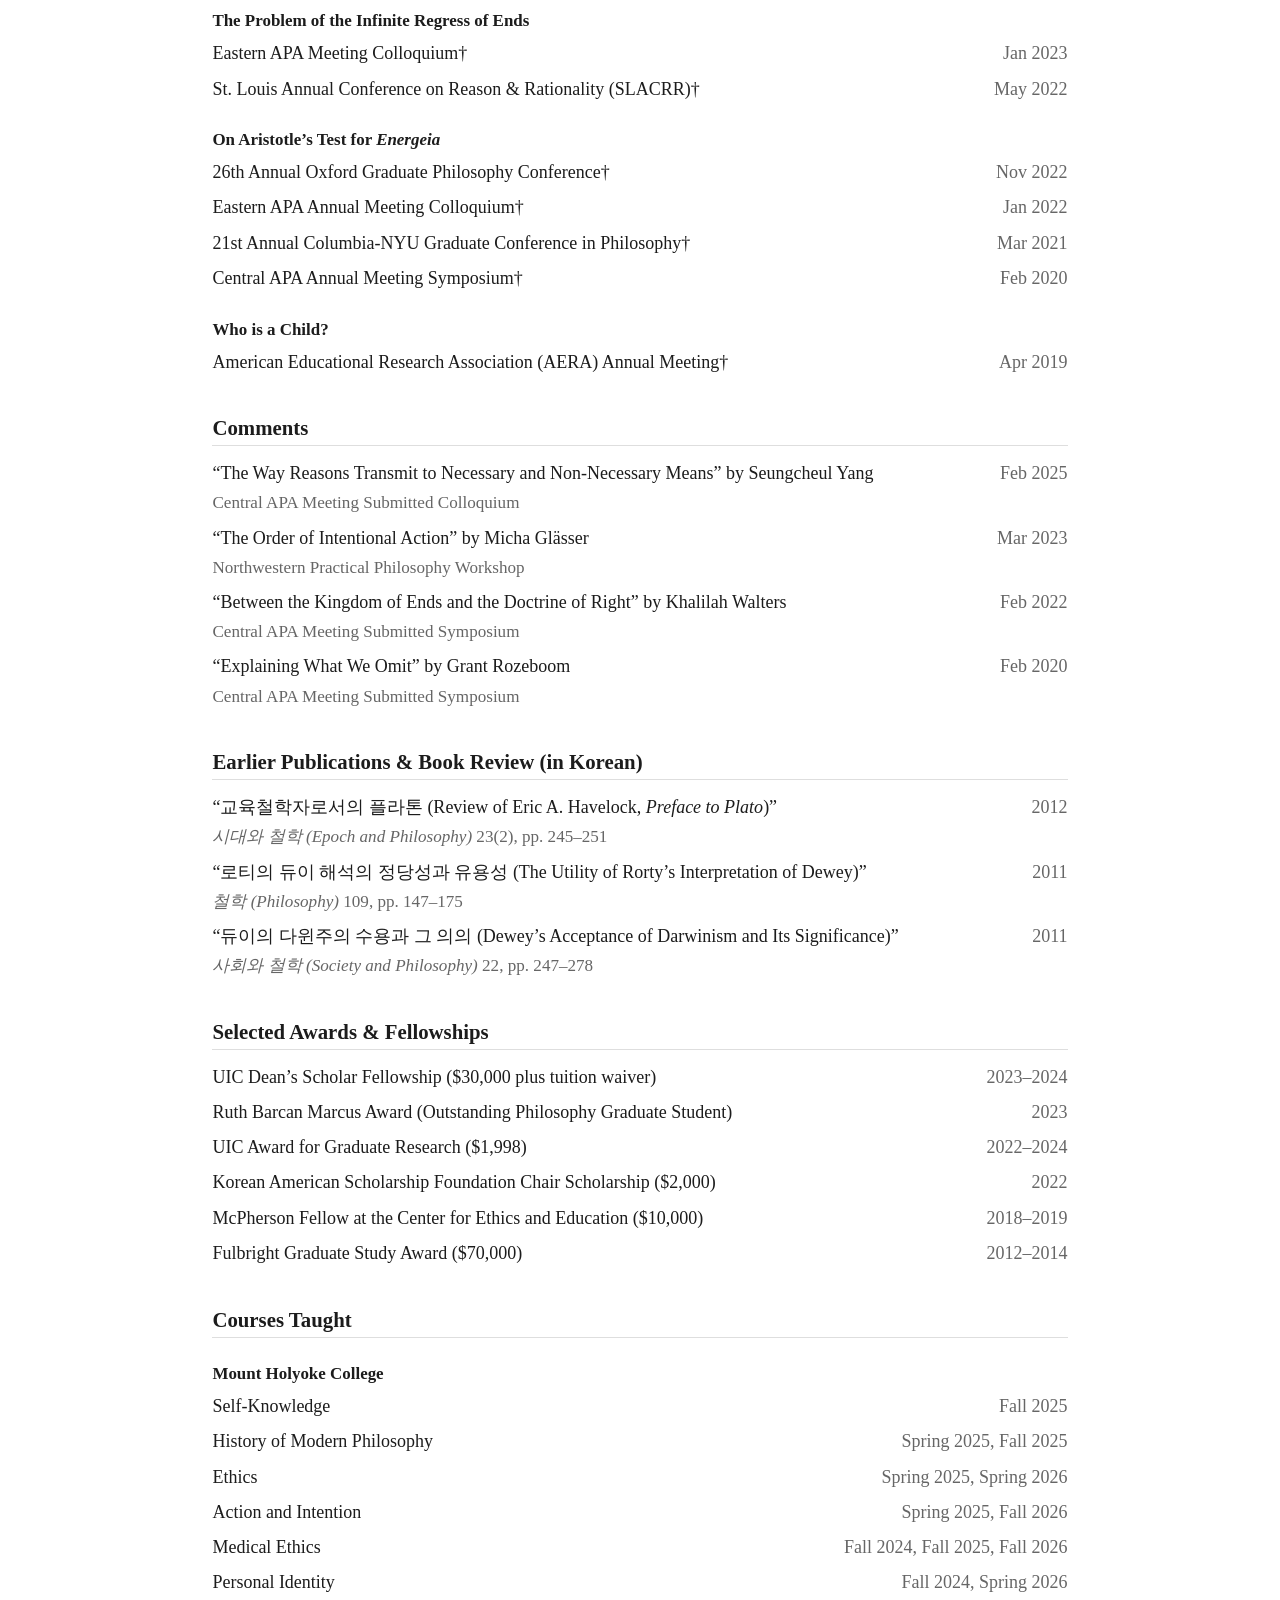
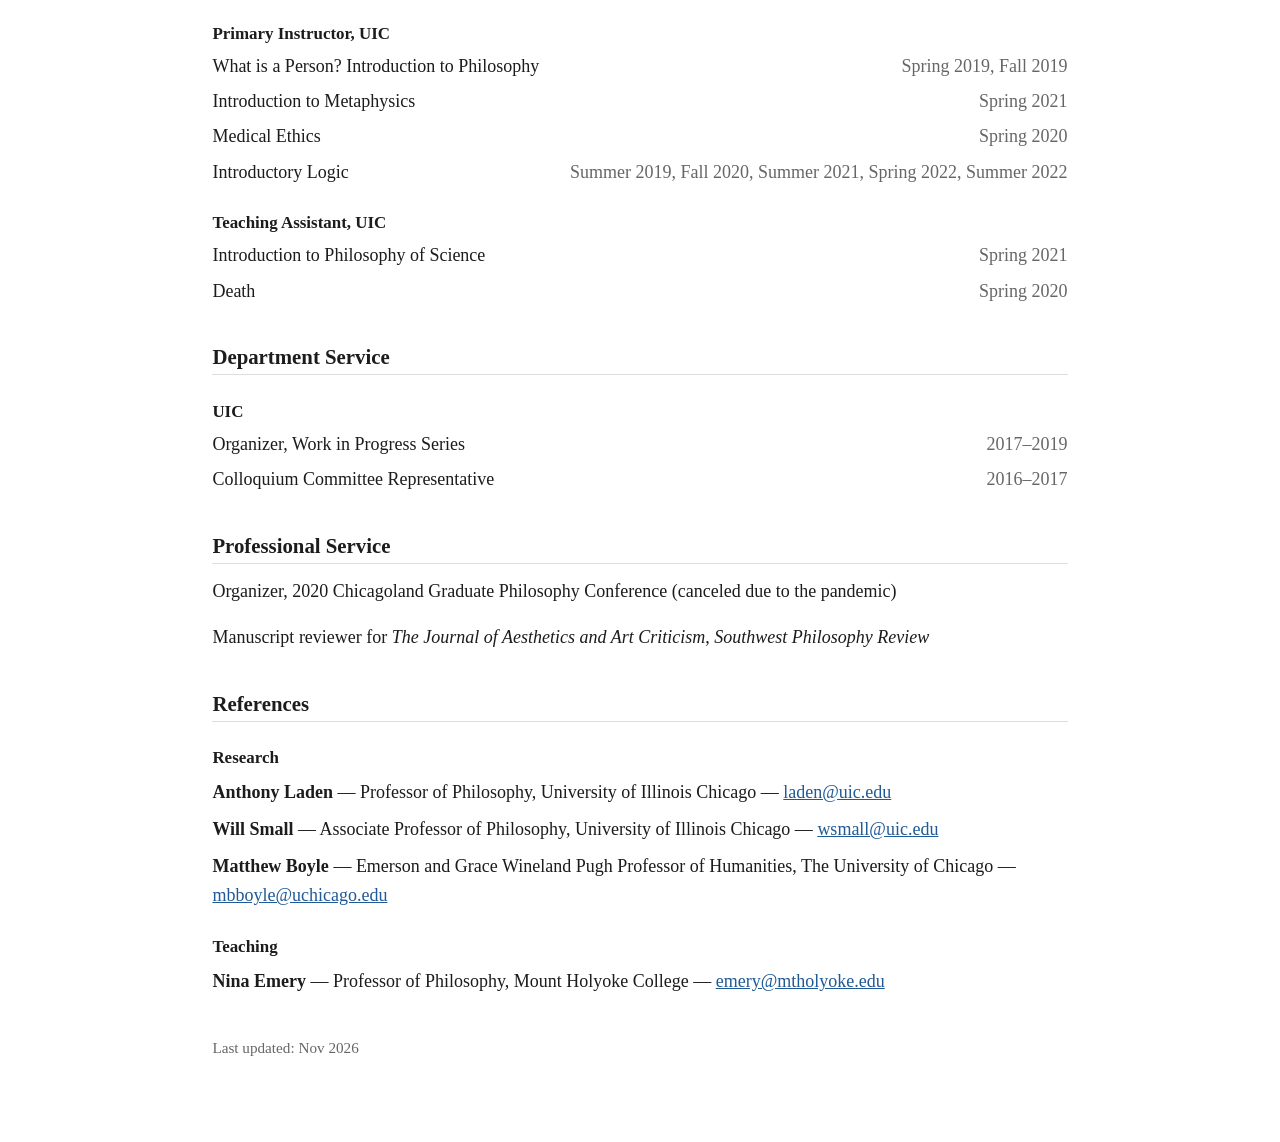
==== commit aee5fec0: "Fix duplicate line for blind review title in cv.html" ====
--- a/cv.html
+++ b/cv.html
@@ -49,7 +49,7 @@
     <h2>Papers</h2>
     <p>“The Problem of the Infinite Regress of Ends” <span class="status">(forthcoming in <em>Ratio</em>)</span></p>
     <p>“On Aristotle’s Test for <em>Energeia</em>” <span class="status">(forthcoming in <em>The Review of Metaphysics</em>)</span></p>
-    <p>[Title removed for blind review]<span class="status">(under review)</span></p>
+    <p>[Title removed for blind review] <span class="status">(under review)</span></p>
     <p>[Title removed for blind review] <span class="status">(under review)</span></p>
     <p>“Actions, Processes, and Activities” <span class="status">(in progress)</span></p>
     <p>“Against Mooreanism about Intrinsic Value” <span class="status">(in progress)</span></p>
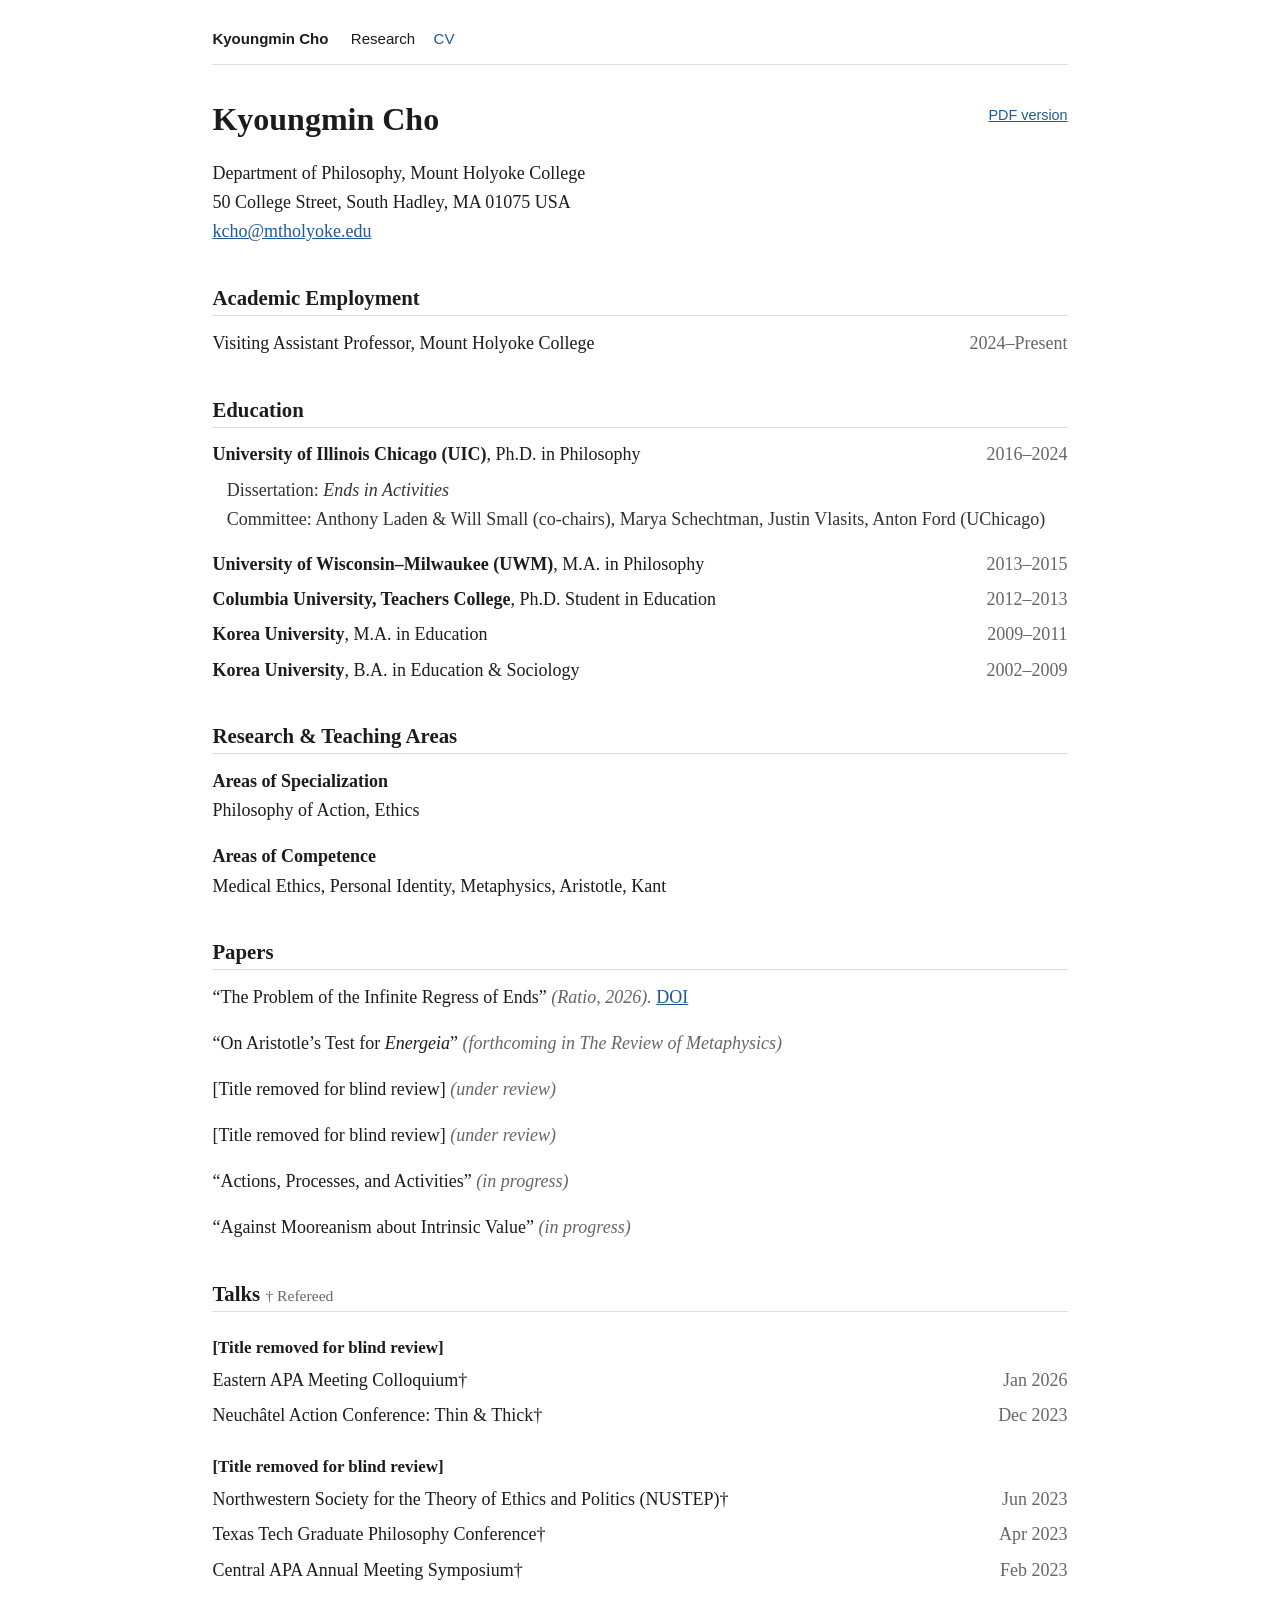
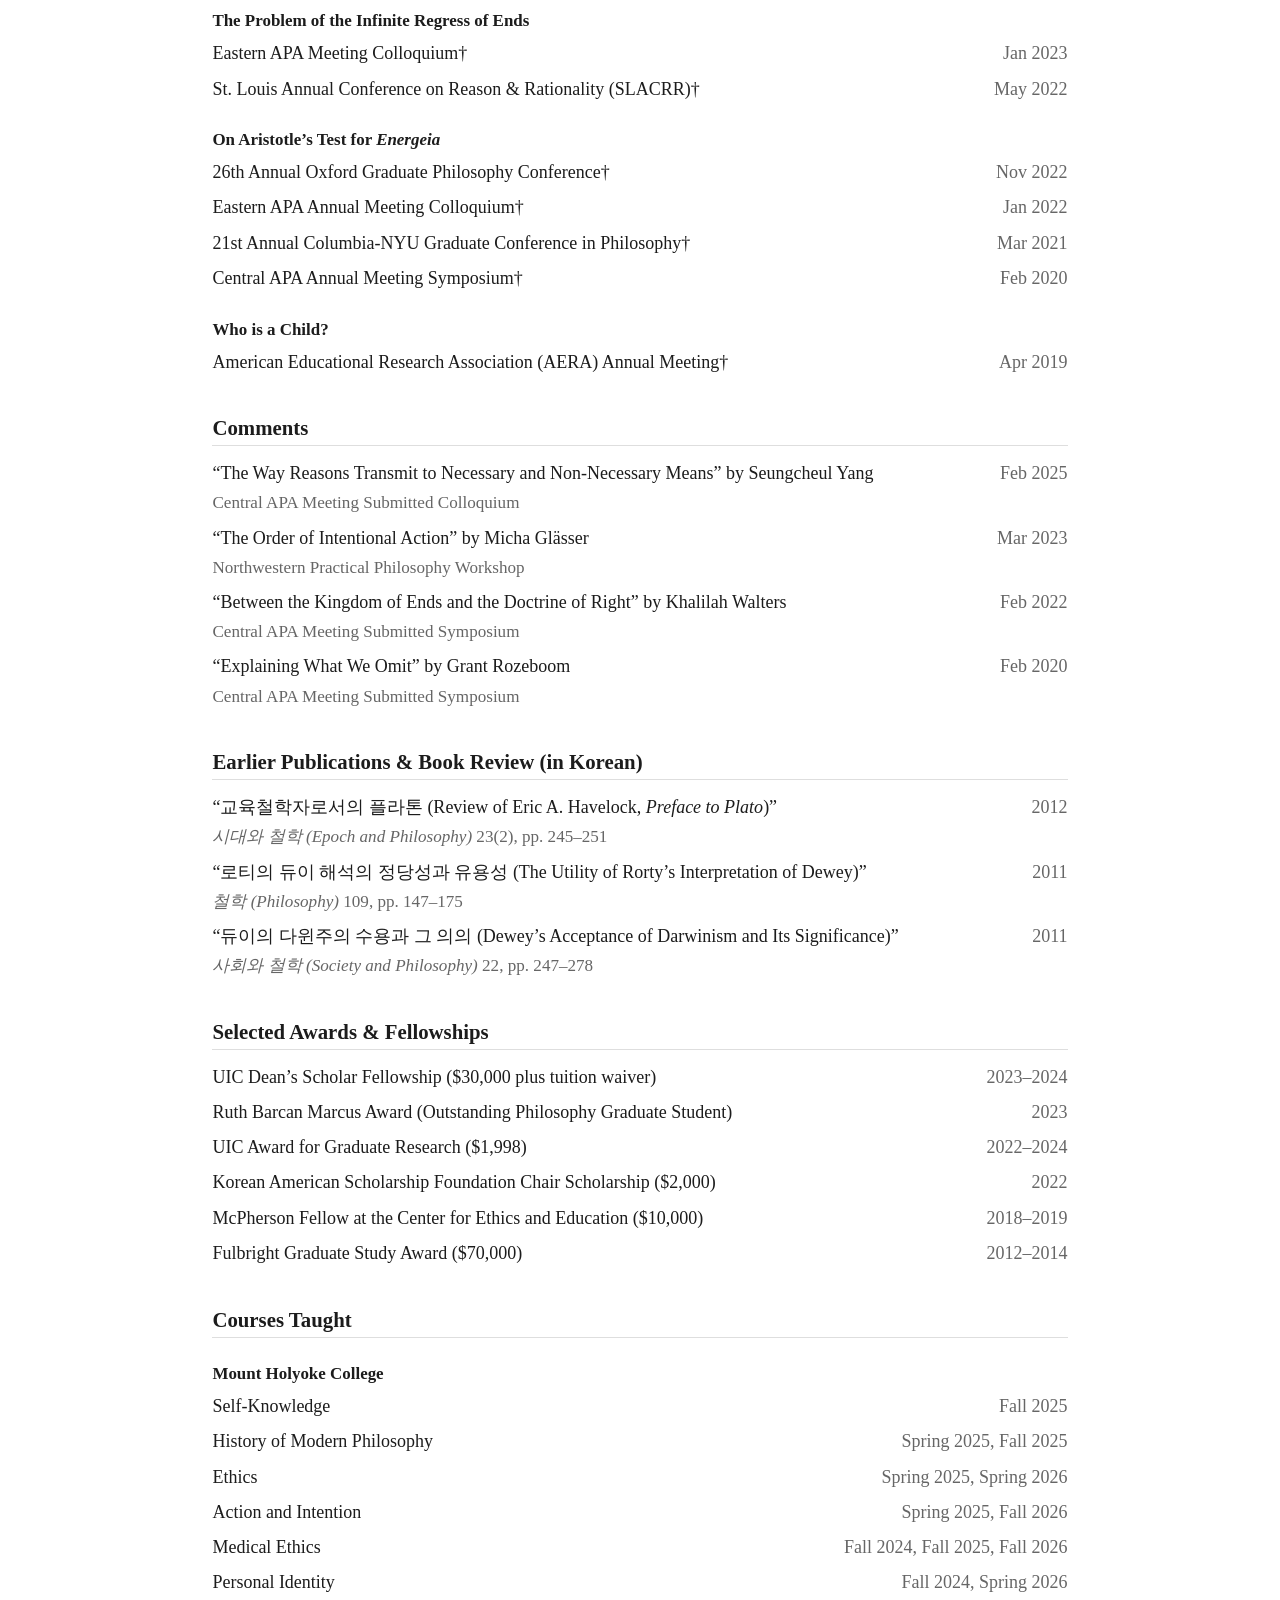
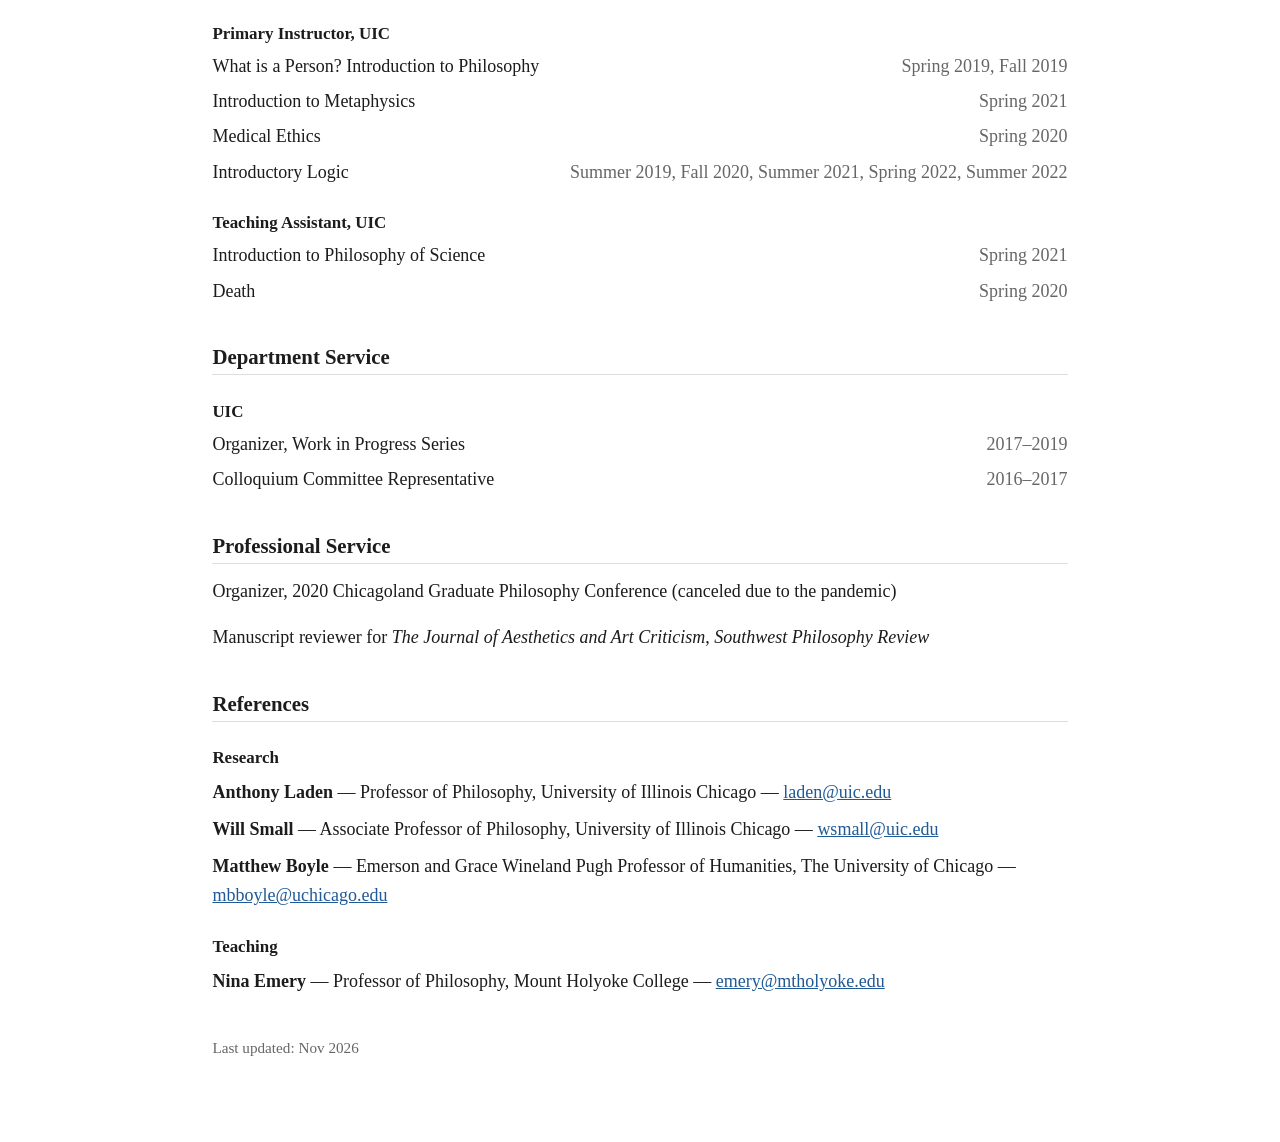
==== commit 1ff8e67d: "Link published Ratio article on Research and CV pages" ====
--- a/cv.html
+++ b/cv.html
@@ -47,7 +47,7 @@
     Medical Ethics, Personal Identity, Metaphysics, Aristotle, Kant</p>
 
     <h2>Papers</h2>
-    <p>“The Problem of the Infinite Regress of Ends” <span class="status">(forthcoming in <em>Ratio</em>)</span></p>
+    <p>“The Problem of the Infinite Regress of Ends” <span class="status">(<em>Ratio</em>, 2026).</span> <a href="https://doi.org/10.1111/rati.70049" aria-label="DOI for The Problem of the Infinite Regress of Ends">DOI</a></p>
     <p>“On Aristotle’s Test for <em>Energeia</em>” <span class="status">(forthcoming in <em>The Review of Metaphysics</em>)</span></p>
     <p>[Title removed for blind review] <span class="status">(under review)</span></p>
     <p>[Title removed for blind review] <span class="status">(under review)</span></p>
